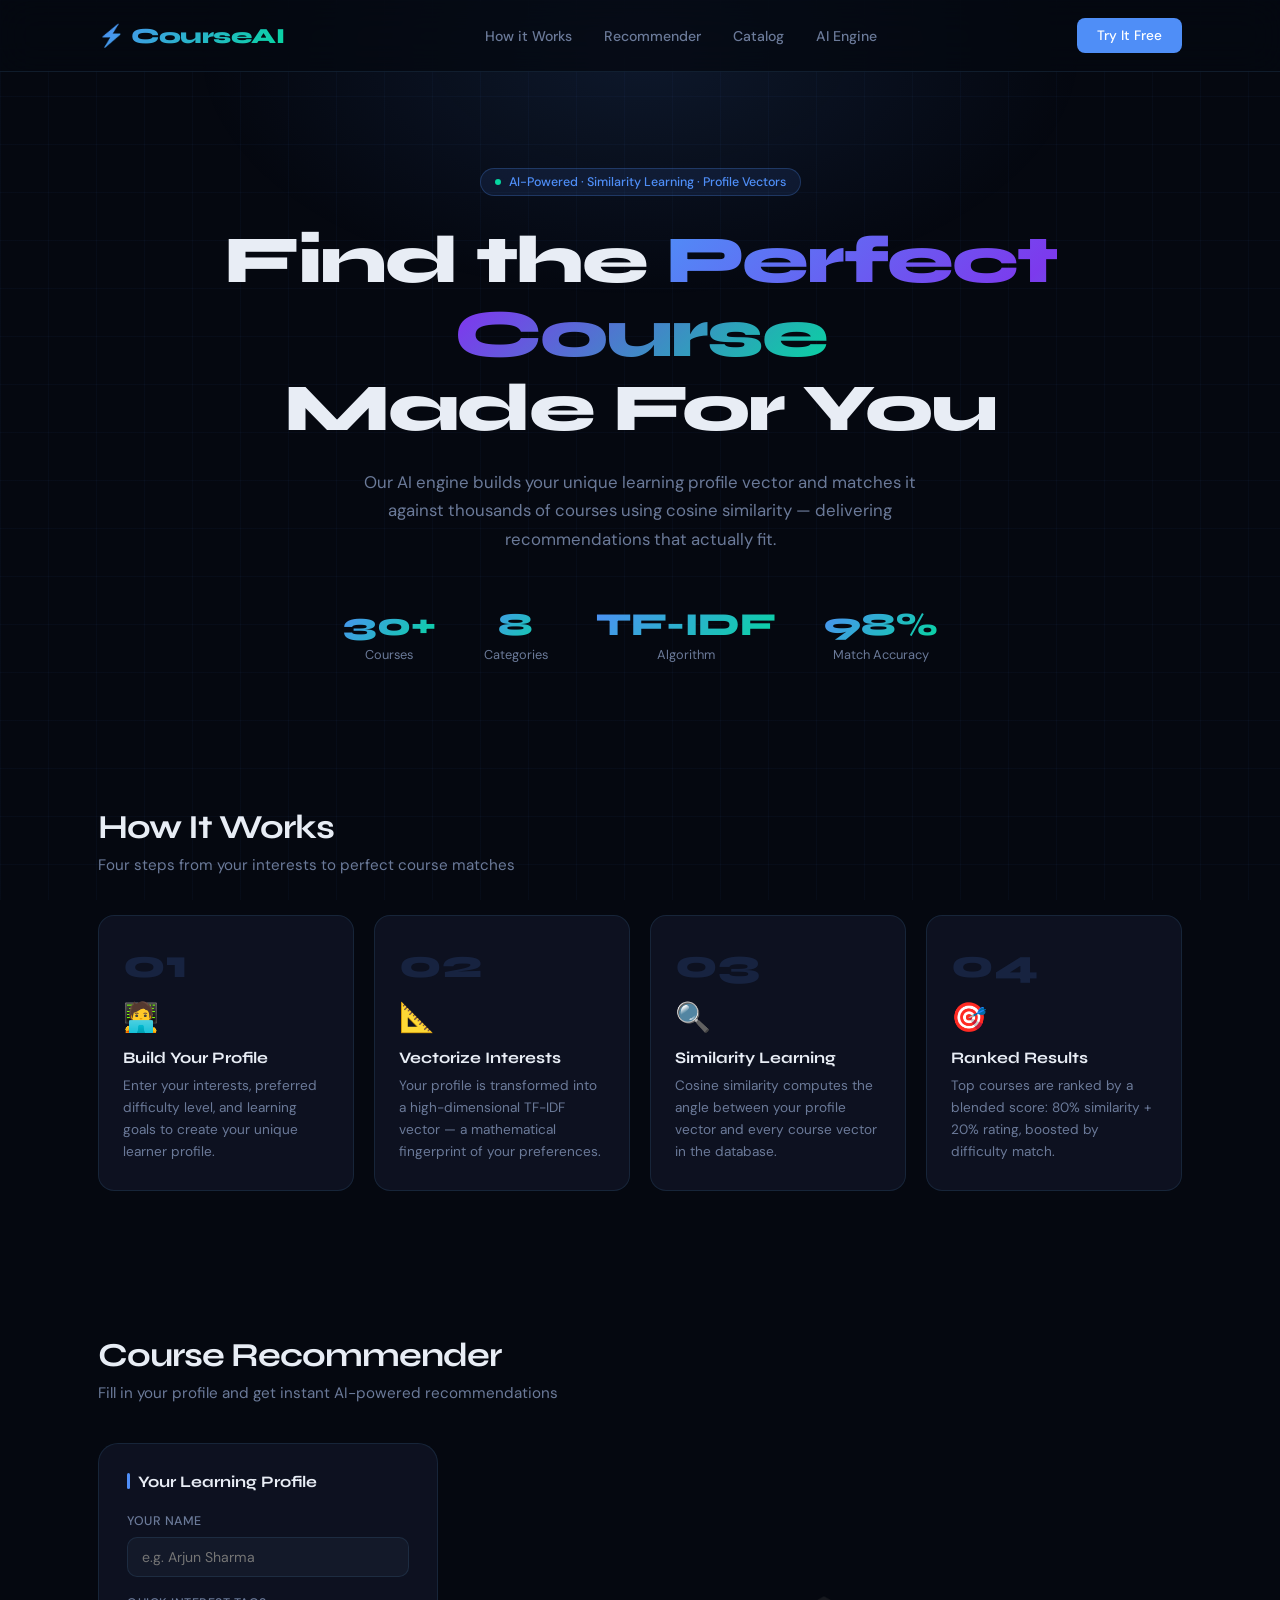
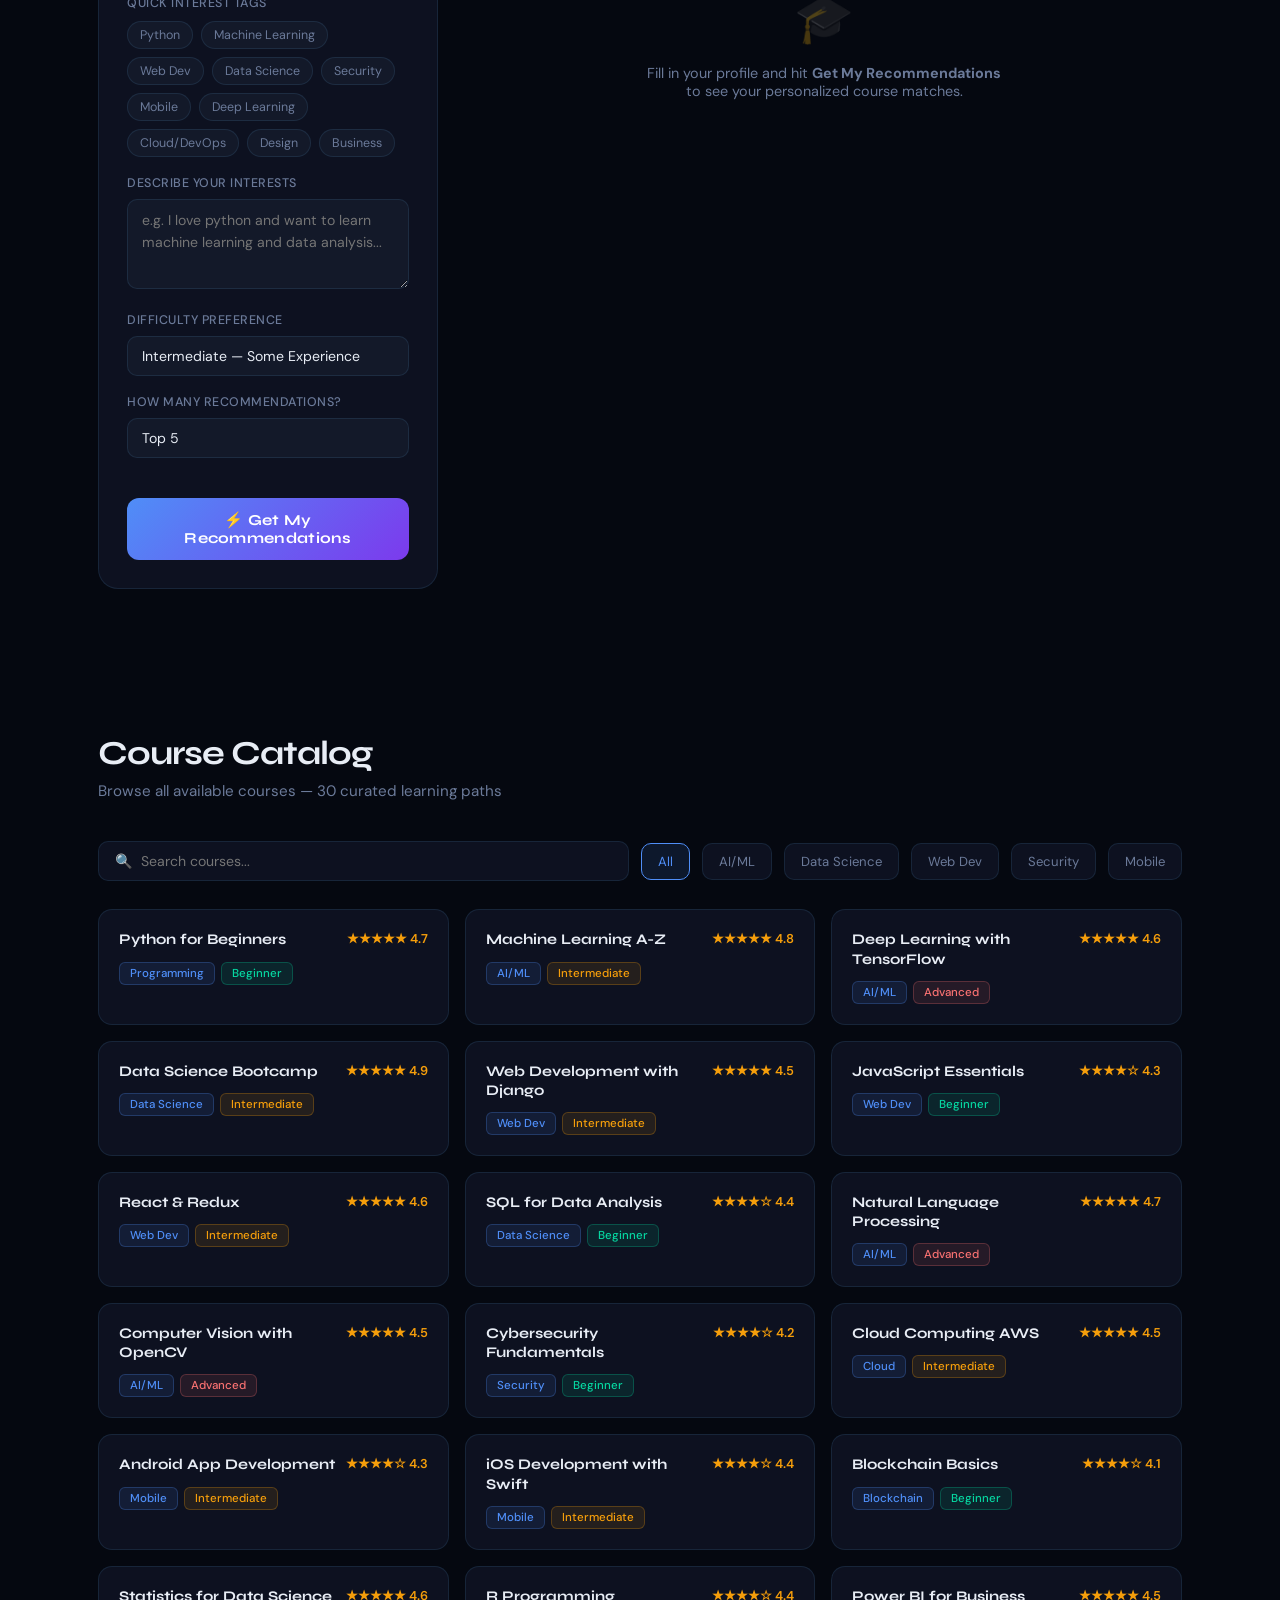
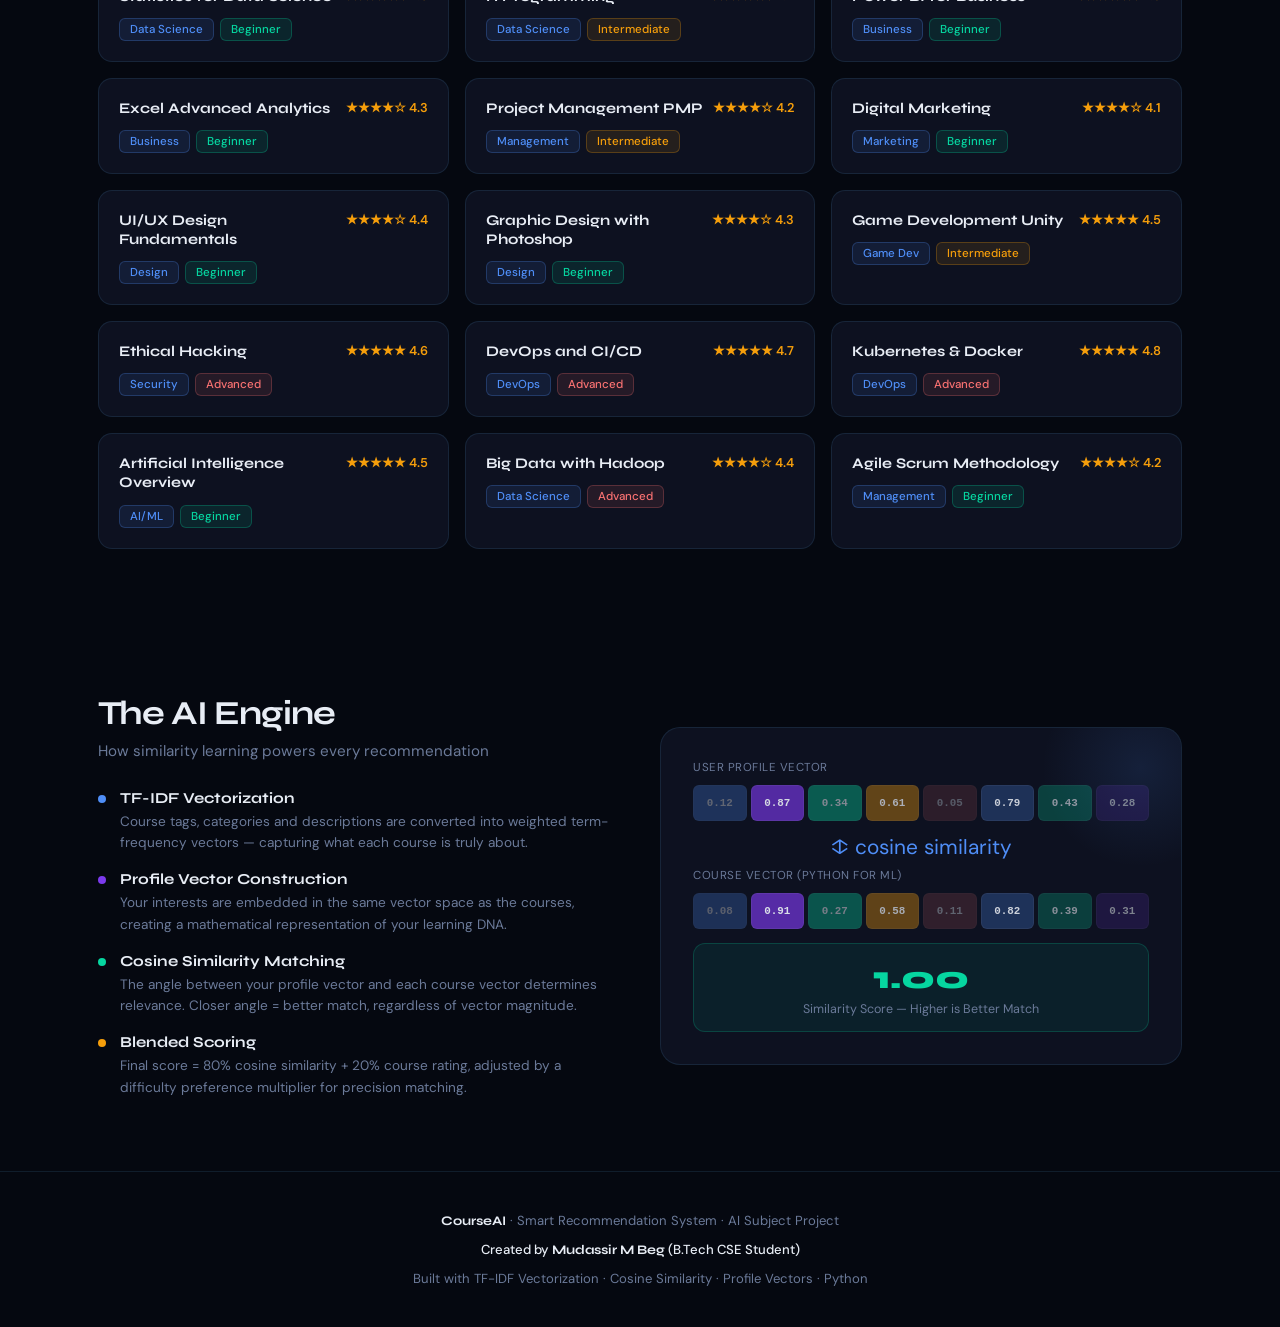
==== smart.html @ 6416a0c9 "Initial commit" ====
<!DOCTYPE html>
<html lang="en">

<head>
    <meta charset="UTF-8">
    <meta name="viewport" content="width=device-width, initial-scale=1.0">
    <title>CourseAI — Smart Course Recommender</title>
    <link
        href="https://fonts.googleapis.com/css2?family=Syne:wght@400;600;700;800&family=DM+Sans:ital,wght@0,300;0,400;0,500;1,300&display=swap"
        rel="stylesheet">
    <link rel="stylesheet" href="style.css">
</head>

<body>

    <div class="bg-grid"></div>
    <div class="bg-glow"></div>

    <!-- NAV -->
    <nav>
        <div class="wrap nav-inner">
            <div class="logo">⚡ CourseAI</div>
            <div class="nav-links">
                <a onclick="scrollToSection('how')">How it Works</a>
                <a onclick="scrollToSection('recommender')">Recommender</a>
                <a onclick="scrollToSection('catalog')">Catalog</a>
                <a onclick="scrollToSection('about')">AI Engine</a>
            </div>
            <button class="nav-cta" onclick="scrollToSection('recommender')">Try It Free</button>
        </div>
    </nav>

    <!-- HERO -->
    <section class="hero">
        <div class="wrap">
            <div class="hero-badge"><span></span> AI-Powered · Similarity Learning · Profile Vectors</div>
            <h1>Find the <span class="grad">Perfect Course</span><br>Made For You</h1>
            <p class="hero-sub">Our AI engine builds your unique learning profile vector and matches it against
                thousands of courses using cosine similarity — delivering recommendations that actually fit.</p>
            <div class="hero-stats">
                <div class="stat-item">
                    <div class="stat-num">30+</div>
                    <div class="stat-label">Courses</div>
                </div>
                <div class="stat-item">
                    <div class="stat-num">8</div>
                    <div class="stat-label">Categories</div>
                </div>
                <div class="stat-item">
                    <div class="stat-num">TF-IDF</div>
                    <div class="stat-label">Algorithm</div>
                </div>
                <div class="stat-item">
                    <div class="stat-num">98%</div>
                    <div class="stat-label">Match Accuracy</div>
                </div>
            </div>
        </div>
    </section>

    <!-- HOW IT WORKS -->
    <section class="how-section" id="how">
        <div class="wrap reveal">
            <div class="section-title">How It Works</div>
            <div class="section-sub">Four steps from your interests to perfect course matches</div>
            <div class="steps-grid">
                <div class="step-card">
                    <div class="step-num">01</div>
                    <div class="step-icon">🧑‍💻</div>
                    <h3>Build Your Profile</h3>
                    <p>Enter your interests, preferred difficulty level, and learning goals to create your unique
                        learner profile.</p>
                </div>
                <div class="step-card">
                    <div class="step-num">02</div>
                    <div class="step-icon">📐</div>
                    <h3>Vectorize Interests</h3>
                    <p>Your profile is transformed into a high-dimensional TF-IDF vector — a mathematical fingerprint of
                        your preferences.</p>
                </div>
                <div class="step-card">
                    <div class="step-num">03</div>
                    <div class="step-icon">🔍</div>
                    <h3>Similarity Learning</h3>
                    <p>Cosine similarity computes the angle between your profile vector and every course vector in the
                        database.</p>
                </div>
                <div class="step-card">
                    <div class="step-num">04</div>
                    <div class="step-icon">🎯</div>
                    <h3>Ranked Results</h3>
                    <p>Top courses are ranked by a blended score: 80% similarity + 20% rating, boosted by difficulty
                        match.</p>
                </div>
            </div>
        </div>
    </section>

    <!-- RECOMMENDER -->
    <section class="app-section" id="recommender">
        <div class="wrap">
            <div class="reveal">
                <div class="section-title">Course Recommender</div>
                <div class="section-sub">Fill in your profile and get instant AI-powered recommendations</div>
            </div>
            <div class="app-grid">
                <!-- Profile Panel -->
                <div class="profile-panel reveal">
                    <div class="panel-title">Your Learning Profile</div>

                    <div class="form-group">
                        <label class="form-label">Your Name</label>
                        <input type="text" class="form-input" id="userName" placeholder="e.g. Arjun Sharma">
                    </div>

                    <div class="form-group">
                        <label class="form-label">Quick Interest Tags</label>
                        <div class="interest-tags" id="interestTags">
                            <span class="int-tag" data-val="python programming">Python</span>
                            <span class="int-tag" data-val="machine learning AI">Machine Learning</span>
                            <span class="int-tag" data-val="web development javascript">Web Dev</span>
                            <span class="int-tag" data-val="data science statistics">Data Science</span>
                            <span class="int-tag" data-val="cybersecurity hacking">Security</span>
                            <span class="int-tag" data-val="mobile android ios">Mobile</span>
                            <span class="int-tag" data-val="deep learning neural networks">Deep Learning</span>
                            <span class="int-tag" data-val="cloud devops deployment">Cloud/DevOps</span>
                            <span class="int-tag" data-val="design ui ux visual">Design</span>
                            <span class="int-tag" data-val="business management excel">Business</span>
                        </div>
                    </div>

                    <div class="form-group">
                        <label class="form-label">Describe Your Interests</label>
                        <textarea class="form-textarea" id="userInterests"
                            placeholder="e.g. I love python and want to learn machine learning and data analysis..."></textarea>
                    </div>

                    <div class="form-group">
                        <label class="form-label">Difficulty Preference</label>
                        <select class="form-select" id="diffPref">
                            <option value="Beginner">Beginner — Starting Fresh</option>
                            <option value="Intermediate" selected>Intermediate — Some Experience</option>
                            <option value="Advanced">Advanced — Professional Level</option>
                        </select>
                    </div>

                    <div class="form-group">
                        <label class="form-label">How Many Recommendations?</label>
                        <select class="form-select" id="topN">
                            <option value="3">Top 3</option>
                            <option value="5" selected>Top 5</option>
                            <option value="8">Top 8</option>
                        </select>
                    </div>

                    <button class="btn-recommend" id="recBtn" onclick="recommend()">
                        <span class="btn-text">⚡ Get My Recommendations</span>
                        <span class="btn-spinner"><span class="spinner"></span> Analyzing...</span>
                    </button>
                </div>

                <!-- Results Panel -->
                <div class="results-panel" id="resultsPanel">
                    <div class="empty-state" id="emptyState">
                        <div class="empty-icon">🎓</div>
                        <p>Fill in your profile and hit <strong>Get My Recommendations</strong><br>to see your
                            personalized course matches.</p>
                    </div>
                    <div id="resultsContent" style="display:none">
                        <div class="results-header">
                            <div class="panel-title" id="resultsTitle">Your Top Courses</div>
                            <div class="results-count" id="resultsCount"></div>
                        </div>
                        <div id="courseCards"></div>
                    </div>
                </div>
            </div>
        </div>
    </section>

    <!-- CATALOG -->
    <section class="catalog-section" id="catalog">
        <div class="wrap reveal">
            <div class="section-title">Course Catalog</div>
            <div class="section-sub">Browse all available courses — 30 curated learning paths</div>
            <div class="catalog-controls">
                <input class="search-box" type="text" id="searchBox" placeholder="🔍  Search courses..."
                    oninput="filterCatalog()">
                <button class="filter-btn active" data-cat="All" onclick="setCatFilter(this)">All</button>
                <button class="filter-btn" data-cat="AI/ML" onclick="setCatFilter(this)">AI/ML</button>
                <button class="filter-btn" data-cat="Data Science" onclick="setCatFilter(this)">Data Science</button>
                <button class="filter-btn" data-cat="Web Dev" onclick="setCatFilter(this)">Web Dev</button>
                <button class="filter-btn" data-cat="Security" onclick="setCatFilter(this)">Security</button>
                <button class="filter-btn" data-cat="Mobile" onclick="setCatFilter(this)">Mobile</button>
            </div>
            <div class="catalog-grid" id="catalogGrid"></div>
        </div>
    </section>

    <!-- AI ENGINE -->
    <section class="ai-section" id="about">
        <div class="wrap">
            <div class="ai-grid">
                <div class="reveal">
                    <div class="section-title">The AI Engine</div>
                    <div class="section-sub" style="margin-bottom:28px">How similarity learning powers every
                        recommendation</div>
                    <ul class="ai-points">
                        <li class="ai-point">
                            <div class="ai-dot"></div>
                            <div>
                                <strong>TF-IDF Vectorization</strong>
                                <p>Course tags, categories and descriptions are converted into weighted term-frequency
                                    vectors — capturing what each course is truly about.</p>
                            </div>
                        </li>
                        <li class="ai-point">
                            <div class="ai-dot" style="background:var(--accent2)"></div>
                            <div>
                                <strong>Profile Vector Construction</strong>
                                <p>Your interests are embedded in the same vector space as the courses, creating a
                                    mathematical representation of your learning DNA.</p>
                            </div>
                        </li>
                        <li class="ai-point">
                            <div class="ai-dot" style="background:var(--accent3)"></div>
                            <div>
                                <strong>Cosine Similarity Matching</strong>
                                <p>The angle between your profile vector and each course vector determines relevance.
                                    Closer angle = better match, regardless of vector magnitude.</p>
                            </div>
                        </li>
                        <li class="ai-point">
                            <div class="ai-dot" style="background:var(--gold)"></div>
                            <div>
                                <strong>Blended Scoring</strong>
                                <p>Final score = 80% cosine similarity + 20% course rating, adjusted by a difficulty
                                    preference multiplier for precision matching.</p>
                            </div>
                        </li>
                    </ul>
                </div>
                <div class="reveal">
                    <div class="ai-visual">
                        <div class="vector-demo">
                            <div class="vec-label">User Profile Vector</div>
                            <div class="vec-row" id="userVec"></div>
                            <div class="vec-arrow">↕ cosine similarity</div>
                            <div class="vec-label">Course Vector (Python for ML)</div>
                            <div class="vec-row" id="courseVec"></div>
                            <div class="sim-score-display">
                                <div class="sim-val" id="simVal">0.87</div>
                                <div class="sim-desc">Similarity Score — Higher is Better Match</div>
                            </div>
                        </div>
                    </div>
                </div>
            </div>
        </div>
    </section>

    <!-- FOOTER -->
    <footer>
        <div class="wrap">
            <strong>CourseAI</strong> · Smart Recommendation System · AI Subject Project<br>
            <span style="display:block;margin: 12px 0; color:var(--text); font-weight:500">
                Created by <strong>Mudassir M Beg</strong> (B.Tech CSE Student)
            </span>
            <span style="margin-top:8px;display:block">Built with TF-IDF Vectorization · Cosine Similarity · Profile
                Vectors · Python</span>
        </div>
    </footer>

    <script src="script.js"></script>
</body>

</html>
---- style.css ----
:root {
    --bg: #050810;
    --surface: #0d1120;
    --surface2: #131929;
    --border: rgba(99, 179, 237, 0.12);
    --accent: #4f8ef7;
    --accent2: #7c3aed;
    --accent3: #06d6a0;
    --gold: #f59e0b;
    --text: #e8edf5;
    --muted: #6b7a99;
    --danger: #f87171;
}

* {
    margin: 0;
    padding: 0;
    box-sizing: border-box;
}

body {
    font-family: 'DM Sans', sans-serif;
    background: var(--bg);
    color: var(--text);
    min-height: 100vh;
    overflow-x: hidden;
}

/* ── BACKGROUND ── */
.bg-grid {
    position: fixed;
    inset: 0;
    z-index: 0;
    background-image:
        linear-gradient(rgba(79, 142, 247, 0.04) 1px, transparent 1px),
        linear-gradient(90deg, rgba(79, 142, 247, 0.04) 1px, transparent 1px);
    background-size: 48px 48px;
    pointer-events: none;
}

.bg-glow {
    position: fixed;
    top: -200px;
    left: 50%;
    transform: translateX(-50%);
    width: 900px;
    height: 500px;
    background: radial-gradient(ellipse, rgba(79, 142, 247, 0.12) 0%, transparent 70%);
    pointer-events: none;
    z-index: 0;
}

/* ── LAYOUT ── */
.wrap {
    position: relative;
    z-index: 1;
    max-width: 1140px;
    margin: 0 auto;
    padding: 0 28px;
}

/* ── NAV ── */
nav {
    position: sticky;
    top: 0;
    z-index: 100;
    backdrop-filter: blur(18px);
    background: rgba(5, 8, 16, 0.75);
    border-bottom: 1px solid var(--border);
    padding: 18px 0;
}

.nav-inner {
    display: flex;
    align-items: center;
    justify-content: space-between;
}

.logo {
    font-family: 'Syne', sans-serif;
    font-weight: 800;
    font-size: 1.35rem;
    background: linear-gradient(135deg, var(--accent), var(--accent3));
    -webkit-background-clip: text;
    -webkit-text-fill-color: transparent;
    letter-spacing: -0.5px;
}

.nav-links {
    display: flex;
    gap: 32px;
}

.nav-links a {
    color: var(--muted);
    text-decoration: none;
    font-size: 0.88rem;
    font-weight: 500;
    transition: color 0.2s;
    cursor: pointer;
}

.nav-links a:hover {
    color: var(--text);
}

.nav-cta {
    background: var(--accent);
    color: #fff;
    border: none;
    padding: 9px 20px;
    border-radius: 8px;
    font-size: 0.85rem;
    font-family: 'DM Sans', sans-serif;
    font-weight: 500;
    cursor: pointer;
    transition: opacity 0.2s;
}

.nav-cta:hover {
    opacity: 0.85;
}

/* ── HERO ── */
.hero {
    padding: 96px 0 72px;
    text-align: center;
}

.hero-badge {
    display: inline-flex;
    align-items: center;
    gap: 8px;
    background: rgba(79, 142, 247, 0.1);
    border: 1px solid rgba(79, 142, 247, 0.25);
    color: var(--accent);
    font-size: 0.78rem;
    font-weight: 500;
    padding: 5px 14px;
    border-radius: 999px;
    margin-bottom: 28px;
    animation: fadeUp 0.6s ease both;
}

.hero-badge span {
    width: 6px;
    height: 6px;
    background: var(--accent3);
    border-radius: 50%;
    display: inline-block;
    animation: pulse 2s infinite;
}

@keyframes pulse {

    0%,
    100% {
        opacity: 1;
    }

    50% {
        opacity: 0.3;
    }
}

.hero h1 {
    font-family: 'Syne', sans-serif;
    font-weight: 800;
    font-size: clamp(2.6rem, 6vw, 4.2rem);
    line-height: 1.1;
    letter-spacing: -2px;
    animation: fadeUp 0.7s ease 0.1s both;
}

.hero h1 .grad {
    background: linear-gradient(135deg, var(--accent) 0%, var(--accent2) 50%, var(--accent3) 100%);
    -webkit-background-clip: text;
    -webkit-text-fill-color: transparent;
}

.hero-sub {
    margin: 22px auto 0;
    max-width: 560px;
    font-size: 1.05rem;
    color: var(--muted);
    line-height: 1.7;
    animation: fadeUp 0.7s ease 0.2s both;
}

.hero-stats {
    display: flex;
    justify-content: center;
    gap: 48px;
    margin-top: 52px;
    animation: fadeUp 0.7s ease 0.3s both;
}

.stat-item {
    text-align: center;
}

.stat-num {
    font-family: 'Syne', sans-serif;
    font-weight: 800;
    font-size: 2rem;
    background: linear-gradient(135deg, var(--accent), var(--accent3));
    -webkit-background-clip: text;
    -webkit-text-fill-color: transparent;
}

.stat-label {
    color: var(--muted);
    font-size: 0.8rem;
    margin-top: 2px;
}

/* ── SECTION TITLES ── */
.section-title {
    font-family: 'Syne', sans-serif;
    font-weight: 700;
    font-size: clamp(1.6rem, 3vw, 2.1rem);
    letter-spacing: -1px;
    margin-bottom: 8px;
}

.section-sub {
    color: var(--muted);
    font-size: 0.95rem;
    margin-bottom: 40px;
}

/* ── HOW IT WORKS ── */
.how-section {
    padding: 72px 0;
}

.steps-grid {
    display: grid;
    grid-template-columns: repeat(auto-fit, minmax(220px, 1fr));
    gap: 20px;
}

.step-card {
    background: var(--surface);
    border: 1px solid var(--border);
    border-radius: 16px;
    padding: 28px 24px;
    transition: border-color 0.3s, transform 0.3s;
    position: relative;
    overflow: hidden;
}

.step-card::before {
    content: '';
    position: absolute;
    inset: 0;
    background: linear-gradient(135deg, rgba(79, 142, 247, 0.04), transparent);
    opacity: 0;
    transition: opacity 0.3s;
}

.step-card:hover {
    border-color: rgba(79, 142, 247, 0.4);
    transform: translateY(-4px);
}

.step-card:hover::before {
    opacity: 1;
}

.step-num {
    font-family: 'Syne', sans-serif;
    font-weight: 800;
    font-size: 2.5rem;
    color: rgba(79, 142, 247, 0.15);
    line-height: 1;
    margin-bottom: 14px;
}

.step-icon {
    font-size: 1.8rem;
    margin-bottom: 12px;
}

.step-card h3 {
    font-family: 'Syne', sans-serif;
    font-weight: 700;
    font-size: 1rem;
    margin-bottom: 8px;
}

.step-card p {
    color: var(--muted);
    font-size: 0.85rem;
    line-height: 1.6;
}

/* ── RECOMMENDER APP ── */
.app-section {
    padding: 72px 0;
}

.app-grid {
    display: grid;
    grid-template-columns: 340px 1fr;
    gap: 28px;
}

@media(max-width:820px) {
    .app-grid {
        grid-template-columns: 1fr;
    }
}

/* Profile Panel */
.profile-panel {
    background: var(--surface);
    border: 1px solid var(--border);
    border-radius: 20px;
    padding: 28px;
    height: fit-content;
    position: sticky;
    top: 90px;
}

.panel-title {
    font-family: 'Syne', sans-serif;
    font-weight: 700;
    font-size: 1rem;
    margin-bottom: 22px;
    display: flex;
    align-items: center;
    gap: 8px;
}

.panel-title::before {
    content: '';
    width: 3px;
    height: 16px;
    background: var(--accent);
    border-radius: 2px;
    display: inline-block;
}

.form-group {
    margin-bottom: 18px;
}

.form-label {
    font-size: 0.78rem;
    font-weight: 500;
    color: var(--muted);
    letter-spacing: 0.5px;
    text-transform: uppercase;
    margin-bottom: 8px;
    display: block;
}

.form-input,
.form-select,
.form-textarea {
    width: 100%;
    background: var(--surface2);
    border: 1px solid var(--border);
    color: var(--text);
    border-radius: 10px;
    padding: 10px 14px;
    font-family: 'DM Sans', sans-serif;
    font-size: 0.88rem;
    transition: border-color 0.2s;
    outline: none;
}

.form-input:focus,
.form-select:focus,
.form-textarea:focus {
    border-color: var(--accent);
}

.form-select {
    appearance: none;
    cursor: pointer;
}

.form-textarea {
    resize: vertical;
    min-height: 90px;
    line-height: 1.5;
}

.interest-tags {
    display: flex;
    flex-wrap: wrap;
    gap: 8px;
    margin-top: 10px;
}

.int-tag {
    padding: 5px 12px;
    border-radius: 999px;
    font-size: 0.78rem;
    cursor: pointer;
    border: 1px solid var(--border);
    background: var(--surface2);
    color: var(--muted);
    transition: all 0.2s;
    user-select: none;
}

.int-tag.active {
    background: rgba(79, 142, 247, 0.15);
    border-color: var(--accent);
    color: var(--accent);
}

.btn-recommend {
    width: 100%;
    margin-top: 22px;
    background: linear-gradient(135deg, var(--accent), var(--accent2));
    color: #fff;
    border: none;
    border-radius: 12px;
    padding: 13px;
    font-family: 'Syne', sans-serif;
    font-weight: 700;
    font-size: 0.95rem;
    cursor: pointer;
    letter-spacing: 0.3px;
    transition: opacity 0.2s, transform 0.2s;
    position: relative;
    overflow: hidden;
}

.btn-recommend:hover {
    opacity: 0.9;
    transform: translateY(-1px);
}

.btn-recommend:active {
    transform: translateY(0);
}

.btn-recommend.loading {
    pointer-events: none;
}

.btn-spinner {
    display: none;
}

.btn-recommend.loading .btn-spinner {
    display: inline-block;
}

.btn-recommend.loading .btn-text {
    display: none;
}

/* Results Panel */
.results-panel {
    min-height: 400px;
}

.results-header {
    display: flex;
    align-items: center;
    justify-content: space-between;
    margin-bottom: 20px;
}

.results-count {
    background: rgba(6, 214, 160, 0.1);
    border: 1px solid rgba(6, 214, 160, 0.2);
    color: var(--accent3);
    font-size: 0.78rem;
    font-weight: 500;
    padding: 4px 12px;
    border-radius: 999px;
}

.empty-state {
    display: flex;
    flex-direction: column;
    align-items: center;
    justify-content: center;
    min-height: 400px;
    text-align: center;
    gap: 14px;
}

.empty-icon {
    font-size: 3rem;
    opacity: 0.3;
}

.empty-state p {
    color: var(--muted);
    font-size: 0.9rem;
}

.course-card {
    background: var(--surface);
    border: 1px solid var(--border);
    border-radius: 16px;
    padding: 22px 24px;
    margin-bottom: 14px;
    display: grid;
    grid-template-columns: auto 1fr auto;
    gap: 16px;
    align-items: start;
    animation: fadeUp 0.4s ease both;
    transition: border-color 0.3s, transform 0.3s;
    cursor: pointer;
}

.course-card:hover {
    border-color: rgba(79, 142, 247, 0.35);
    transform: translateX(4px);
}

.course-rank {
    font-family: 'Syne', sans-serif;
    font-weight: 800;
    font-size: 1.5rem;
    color: rgba(79, 142, 247, 0.2);
    line-height: 1;
    min-width: 28px;
}

.course-card.rank-1 .course-rank {
    color: var(--gold);
}

.course-card.rank-2 .course-rank {
    color: #9ca3af;
}

.course-card.rank-3 .course-rank {
    color: #b45309;
}

.course-info h3 {
    font-family: 'Syne', sans-serif;
    font-weight: 700;
    font-size: 1rem;
    margin-bottom: 8px;
}

.course-meta {
    display: flex;
    flex-wrap: wrap;
    gap: 8px;
}

.tag {
    font-size: 0.72rem;
    font-weight: 500;
    padding: 3px 10px;
    border-radius: 6px;
    border: 1px solid;
}

.tag-category {
    background: rgba(79, 142, 247, 0.1);
    border-color: rgba(79, 142, 247, 0.25);
    color: var(--accent);
}

.tag-beginner {
    background: rgba(6, 214, 160, 0.1);
    border-color: rgba(6, 214, 160, 0.25);
    color: var(--accent3);
}

.tag-intermediate {
    background: rgba(245, 158, 11, 0.1);
    border-color: rgba(245, 158, 11, 0.25);
    color: var(--gold);
}

.tag-advanced {
    background: rgba(248, 113, 113, 0.1);
    border-color: rgba(248, 113, 113, 0.25);
    color: var(--danger);
}

.course-score-wrap {
    text-align: right;
}

.match-score {
    font-family: 'Syne', sans-serif;
    font-weight: 800;
    font-size: 1.3rem;
    color: var(--accent3);
}

.match-label {
    font-size: 0.68rem;
    color: var(--muted);
}

.star-row {
    color: var(--gold);
    font-size: 0.78rem;
    margin-top: 4px;
}

.score-bar-wrap {
    margin-top: 10px;
}

.score-bar {
    height: 3px;
    background: rgba(79, 142, 247, 0.12);
    border-radius: 999px;
    overflow: hidden;
}

.score-fill {
    height: 100%;
    border-radius: 999px;
    background: linear-gradient(90deg, var(--accent), var(--accent3));
    transition: width 0.8s cubic-bezier(0.16, 1, 0.3, 1);
}

/* ── COURSES CATALOG ── */
.catalog-section {
    padding: 72px 0;
}

.catalog-controls {
    display: flex;
    gap: 12px;
    flex-wrap: wrap;
    margin-bottom: 28px;
    align-items: center;
}

.search-box {
    flex: 1;
    min-width: 220px;
    background: var(--surface);
    border: 1px solid var(--border);
    border-radius: 10px;
    padding: 10px 16px;
    color: var(--text);
    font-family: 'DM Sans', sans-serif;
    font-size: 0.88rem;
    outline: none;
    transition: border-color 0.2s;
}

.search-box:focus {
    border-color: var(--accent);
}

.filter-btn {
    padding: 9px 16px;
    border-radius: 10px;
    background: var(--surface);
    border: 1px solid var(--border);
    color: var(--muted);
    font-family: 'DM Sans', sans-serif;
    font-size: 0.82rem;
    cursor: pointer;
    transition: all 0.2s;
    white-space: nowrap;
}

.filter-btn.active {
    background: rgba(79, 142, 247, 0.12);
    border-color: var(--accent);
    color: var(--accent);
}

.catalog-grid {
    display: grid;
    grid-template-columns: repeat(auto-fill, minmax(280px, 1fr));
    gap: 16px;
}

.cat-card {
    background: var(--surface);
    border: 1px solid var(--border);
    border-radius: 14px;
    padding: 20px;
    transition: border-color 0.3s, transform 0.3s;
}

.cat-card:hover {
    border-color: rgba(79, 142, 247, 0.35);
    transform: translateY(-3px);
}

.cat-card-top {
    display: flex;
    justify-content: space-between;
    align-items: flex-start;
    margin-bottom: 12px;
}

.cat-card h4 {
    font-family: 'Syne', sans-serif;
    font-weight: 700;
    font-size: 0.92rem;
    line-height: 1.3;
    flex: 1;
    padding-right: 10px;
}

.cat-rating {
    display: flex;
    align-items: center;
    gap: 4px;
    color: var(--gold);
    font-size: 0.8rem;
    font-weight: 600;
    white-space: nowrap;
}

.cat-card-meta {
    display: flex;
    gap: 6px;
    flex-wrap: wrap;
}

/* ── ABOUT AI ── */
.ai-section {
    padding: 72px 0;
}

.ai-grid {
    display: grid;
    grid-template-columns: 1fr 1fr;
    gap: 40px;
    align-items: center;
}

@media(max-width:720px) {
    .ai-grid {
        grid-template-columns: 1fr;
    }
}

.ai-visual {
    background: var(--surface);
    border: 1px solid var(--border);
    border-radius: 20px;
    padding: 32px;
    position: relative;
    overflow: hidden;
}

.ai-visual::before {
    content: '';
    position: absolute;
    top: -60px;
    right: -60px;
    width: 200px;
    height: 200px;
    background: radial-gradient(circle, rgba(79, 142, 247, 0.12), transparent 70%);
}

.vector-demo {
    position: relative;
}

.vec-label {
    font-size: 0.72rem;
    color: var(--muted);
    margin-bottom: 10px;
    letter-spacing: 0.5px;
    text-transform: uppercase;
}

.vec-row {
    display: flex;
    gap: 4px;
    margin-bottom: 12px;
}

.vec-cell {
    flex: 1;
    height: 36px;
    border-radius: 6px;
    display: flex;
    align-items: center;
    justify-content: center;
    font-size: 0.68rem;
    font-family: monospace;
    font-weight: 700;
    border: 1px solid rgba(255, 255, 255, 0.06);
    transition: background 0.5s;
}

.vec-arrow {
    text-align: center;
    color: var(--accent);
    font-size: 1.3rem;
    margin: 8px 0;
}

.sim-score-display {
    background: rgba(6, 214, 160, 0.08);
    border: 1px solid rgba(6, 214, 160, 0.2);
    border-radius: 12px;
    padding: 14px;
    text-align: center;
    margin-top: 14px;
}

.sim-val {
    font-family: 'Syne', sans-serif;
    font-weight: 800;
    font-size: 2rem;
    color: var(--accent3);
}

.sim-desc {
    font-size: 0.78rem;
    color: var(--muted);
    margin-top: 4px;
}

.ai-points {
    list-style: none;
    display: flex;
    flex-direction: column;
    gap: 16px;
}

.ai-point {
    display: flex;
    gap: 14px;
    align-items: flex-start;
}

.ai-dot {
    width: 8px;
    height: 8px;
    border-radius: 50%;
    background: var(--accent);
    margin-top: 6px;
    flex-shrink: 0;
}

.ai-point strong {
    font-family: 'Syne', sans-serif;
    display: block;
    margin-bottom: 4px;
    font-size: 0.95rem;
}

.ai-point p {
    color: var(--muted);
    font-size: 0.85rem;
    line-height: 1.6;
}

/* ── FOOTER ── */
footer {
    border-top: 1px solid var(--border);
    padding: 40px 0;
    text-align: center;
    color: var(--muted);
    font-size: 0.82rem;
}

footer strong {
    color: var(--text);
    font-family: 'Syne', sans-serif;
}

/* ── ANIMATIONS ── */
@keyframes fadeUp {
    from {
        opacity: 0;
        transform: translateY(20px);
    }

    to {
        opacity: 1;
        transform: translateY(0);
    }
}

.animate-in {
    animation: fadeUp 0.5s ease both;
}

.spinner {
    width: 16px;
    height: 16px;
    border: 2px solid rgba(255, 255, 255, 0.3);
    border-top-color: #fff;
    border-radius: 50%;
    animation: spin 0.7s linear infinite;
    display: inline-block;
    vertical-align: middle;
}

@keyframes spin {
    to {
        transform: rotate(360deg);
    }
}

/* ── RESPONSIVE ── */
@media(max-width:600px) {
    .hero-stats {
        gap: 28px;
    }

    .stat-num {
        font-size: 1.5rem;
    }

    .nav-links {
        display: none;
    }
}

/* ── SCROLL-BASED REVEAL ── */
.reveal {
    opacity: 0;
    transform: translateY(24px);
    transition: opacity 0.6s ease, transform 0.6s ease;
}

.reveal.visible {
    opacity: 1;
    transform: none;
}
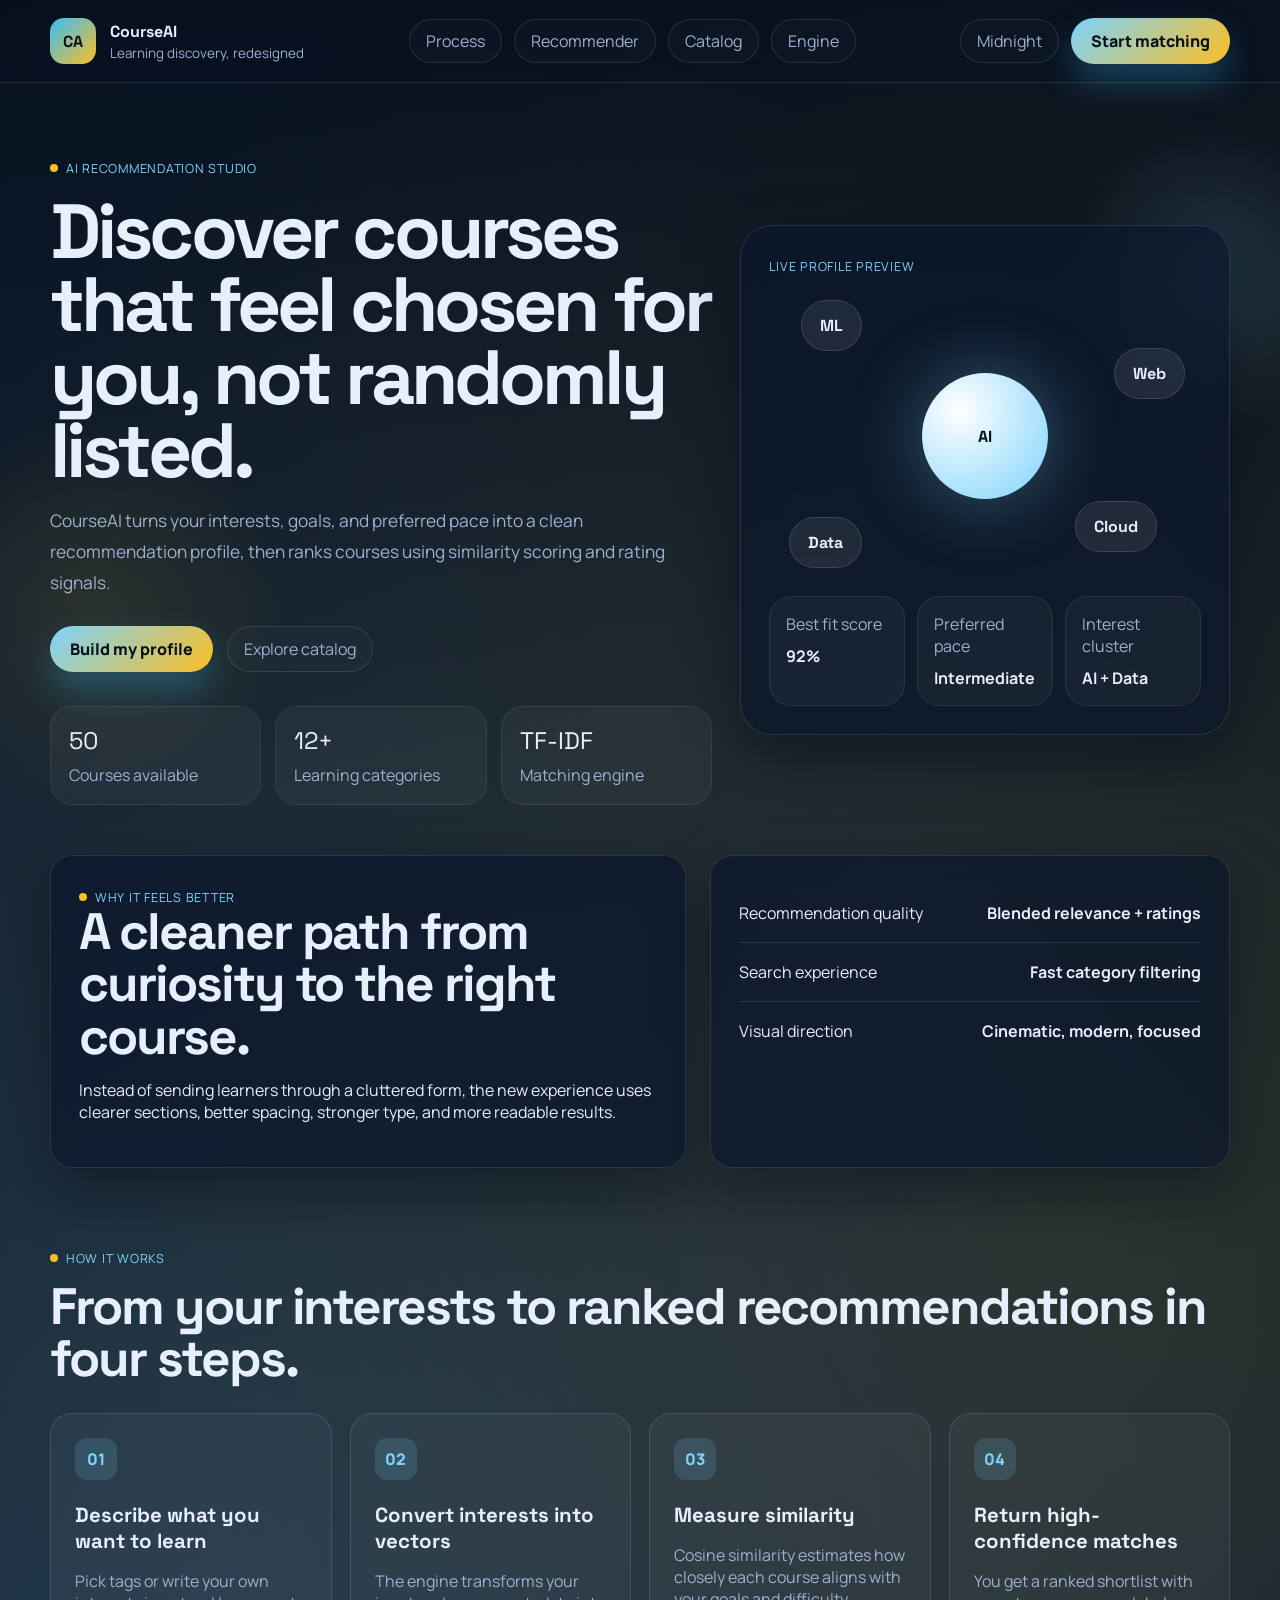
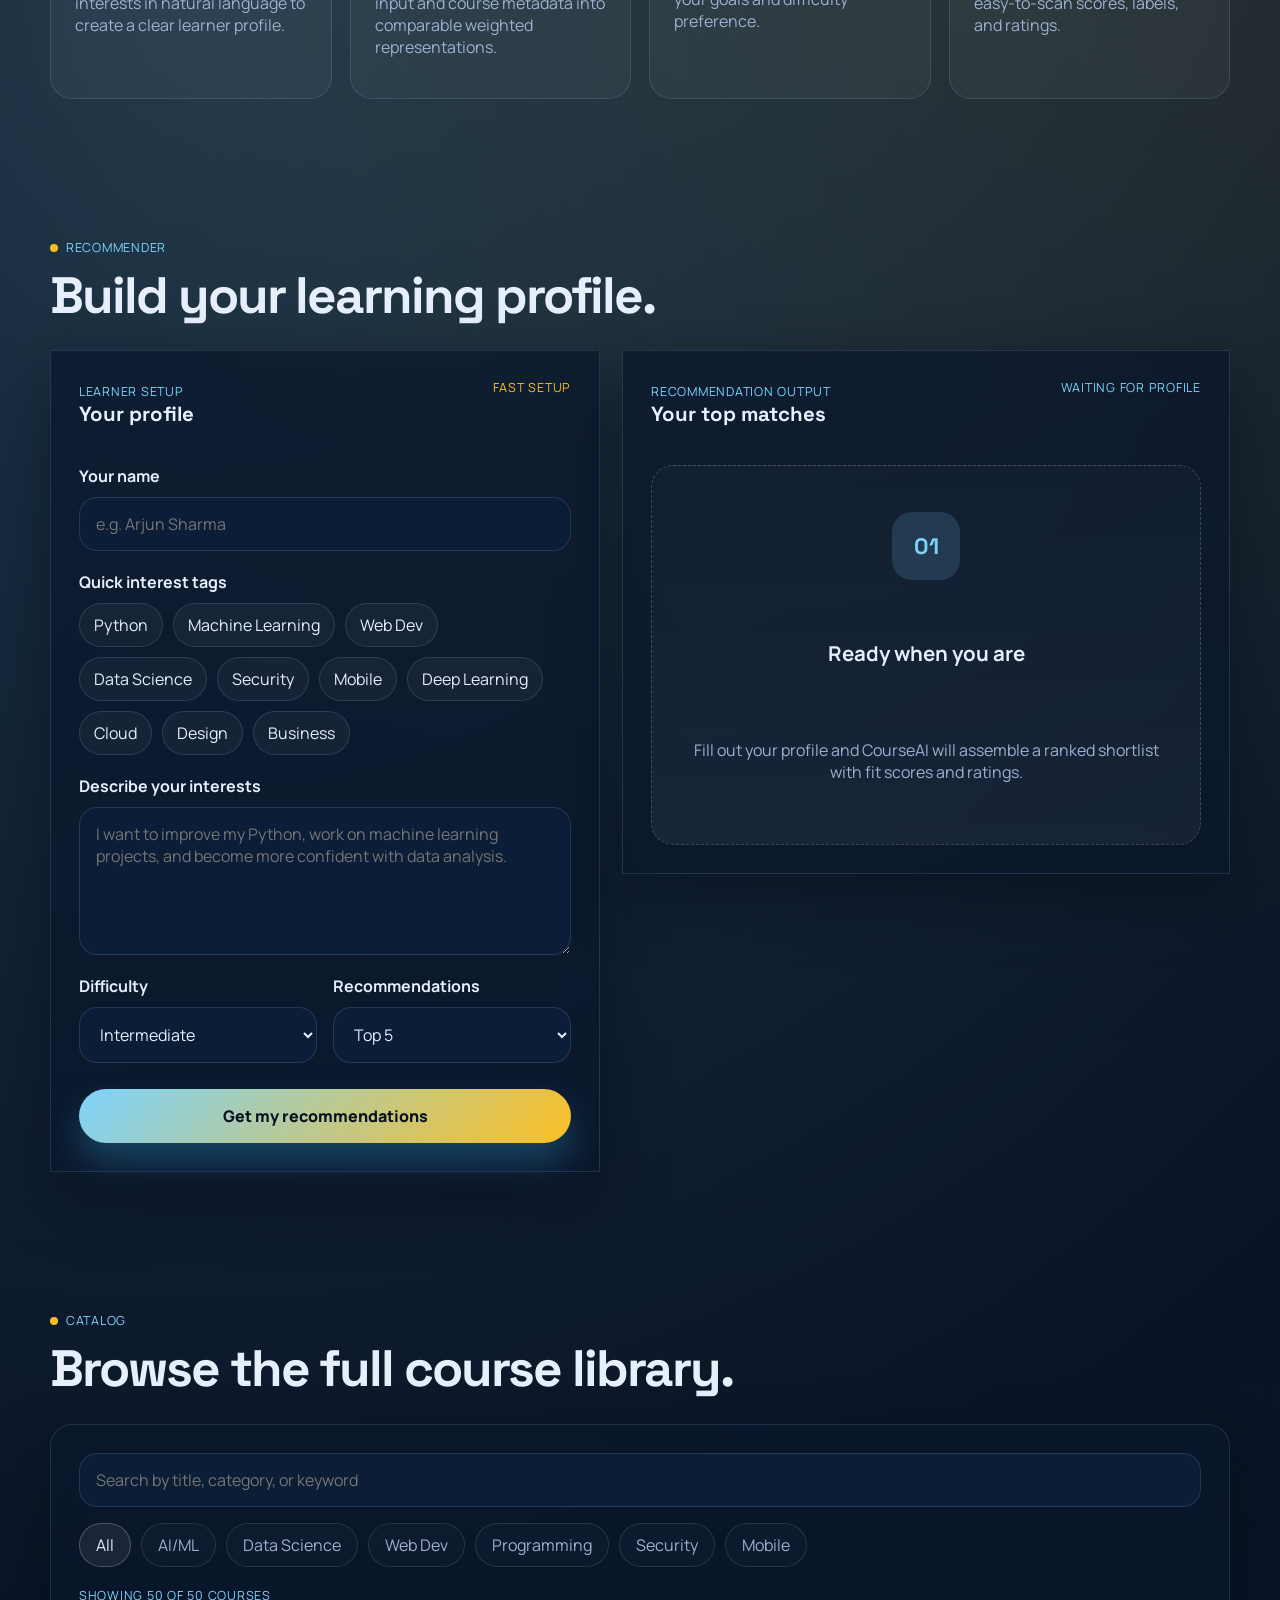
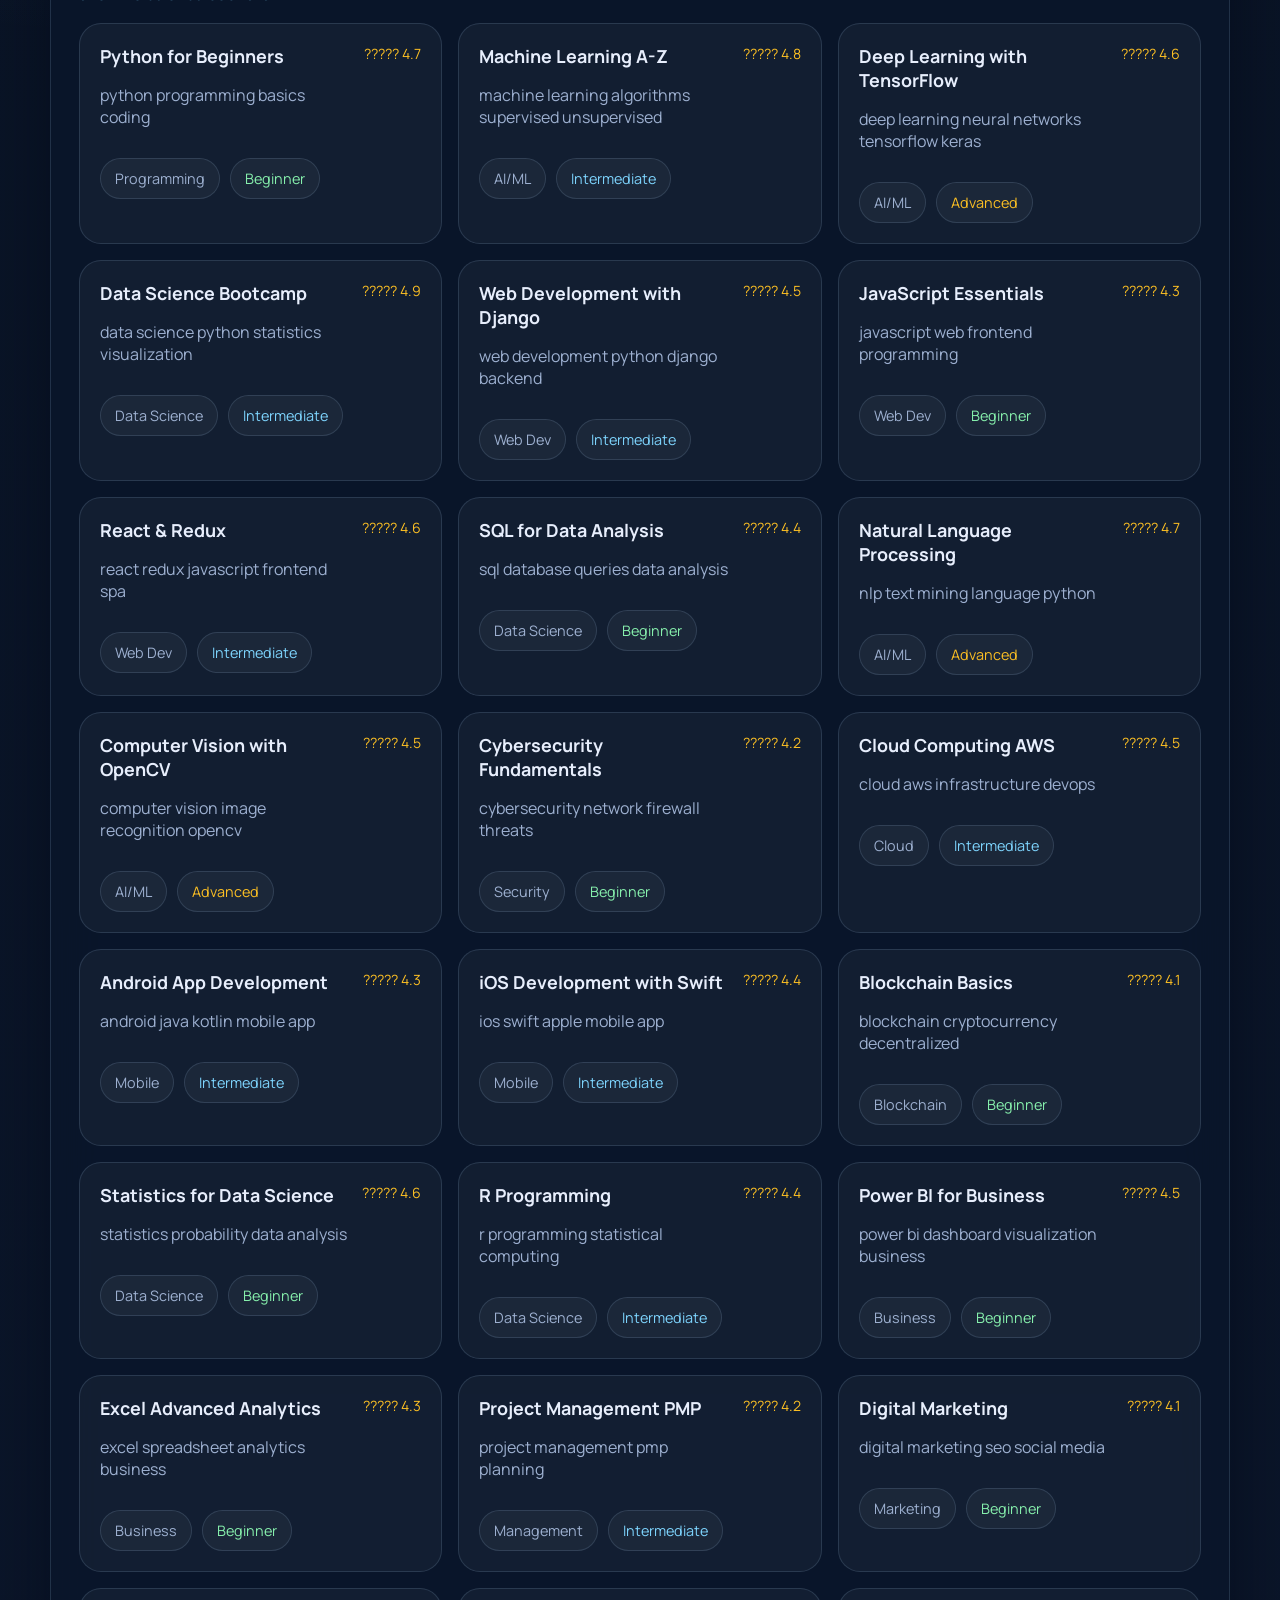
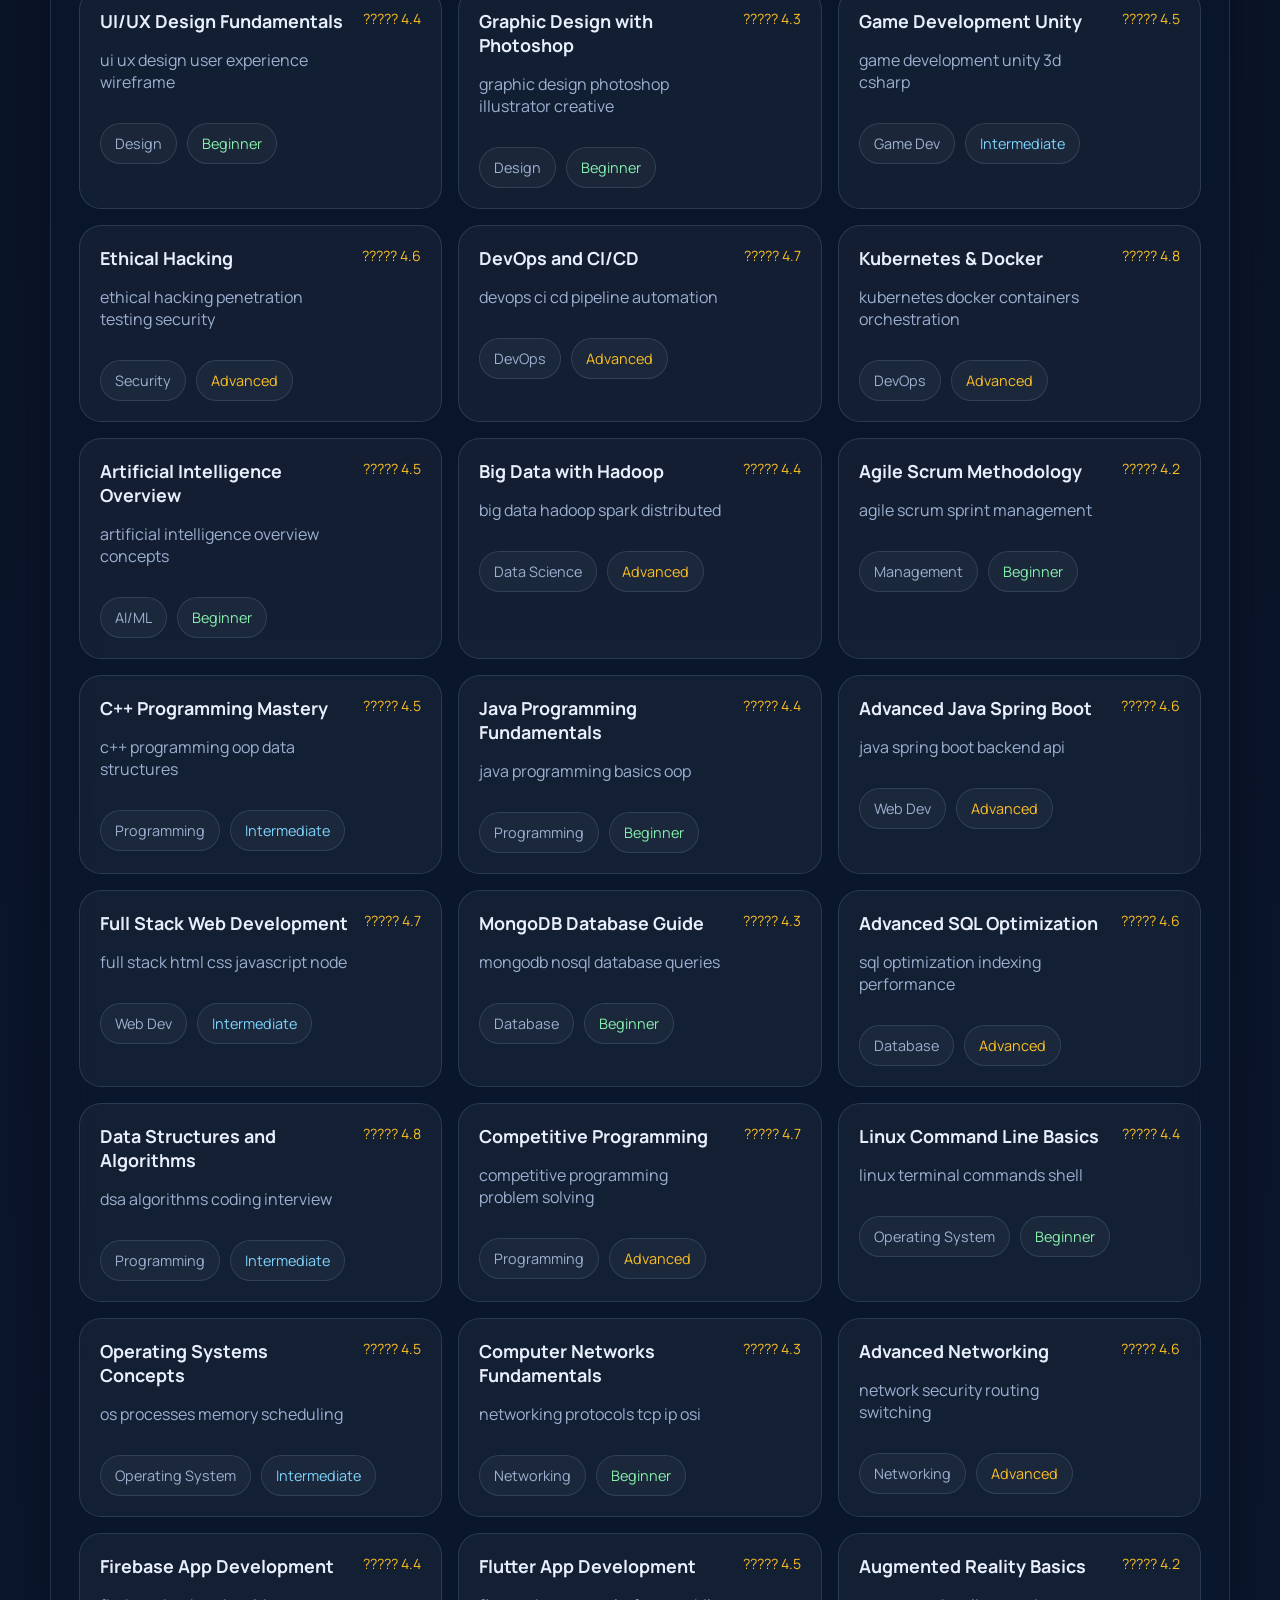
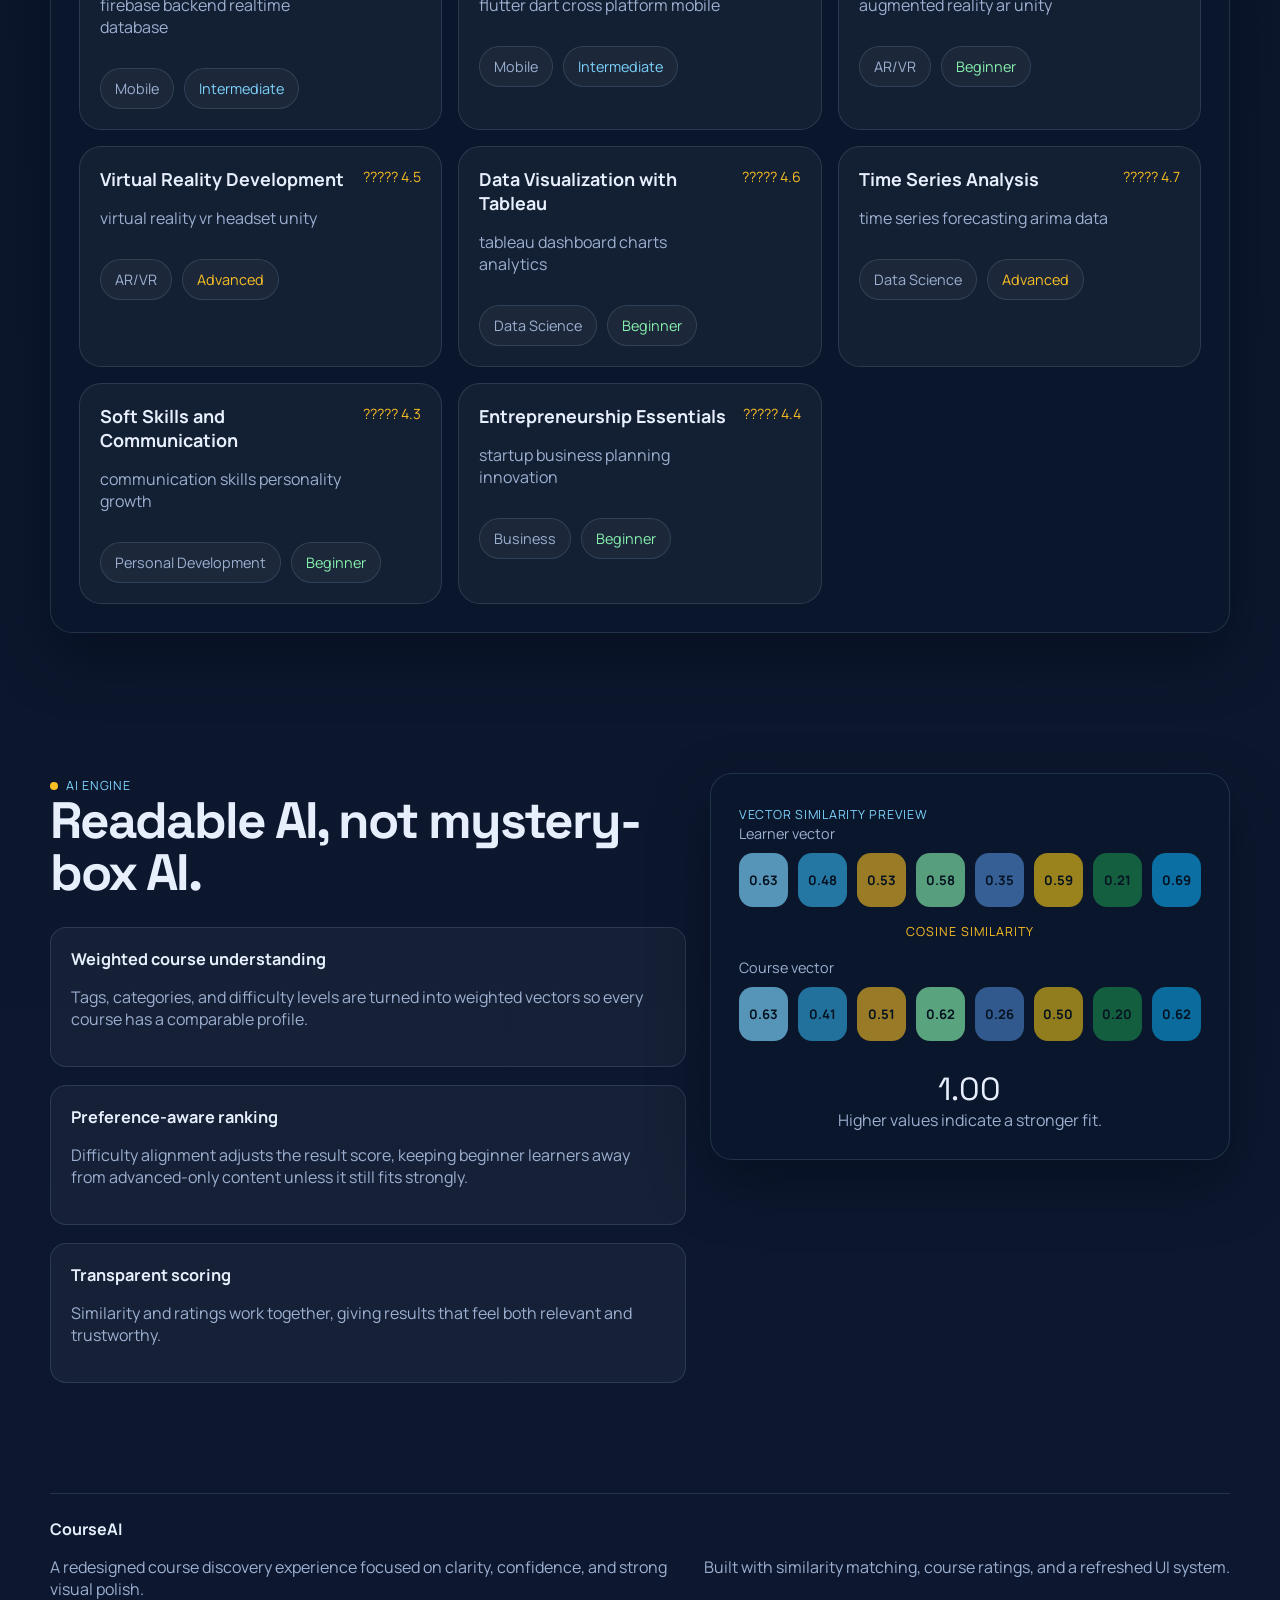
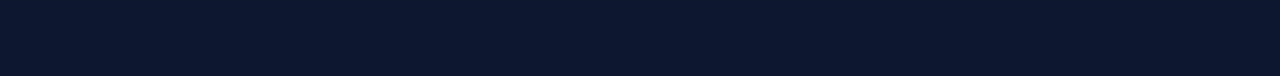
==== commit 9dcbcc5b: "Updated code" ====
--- a/smart.html
+++ b/smart.html
@@ -1,277 +1,322 @@
 <!DOCTYPE html>
 <html lang="en">
-
 <head>
     <meta charset="UTF-8">
     <meta name="viewport" content="width=device-width, initial-scale=1.0">
-    <title>CourseAI — Smart Course Recommender</title>
-    <link
-        href="https://fonts.googleapis.com/css2?family=Syne:wght@400;600;700;800&family=DM+Sans:ital,wght@0,300;0,400;0,500;1,300&display=swap"
-        rel="stylesheet">
+    <title>CourseAI - Discover Your Next Skill</title>
+    <meta name="description" content="CourseAI helps learners discover the best-fit courses with a polished AI-powered recommendation experience.">
+    <link rel="preconnect" href="https://fonts.googleapis.com">
+    <link rel="preconnect" href="https://fonts.gstatic.com" crossorigin>
+    <link href="https://fonts.googleapis.com/css2?family=Manrope:wght@400;500;600;700;800&family=Space+Grotesk:wght@500;700&display=swap" rel="stylesheet">
+    <link rel="icon" href="data:image/svg+xml,<svg xmlns=%22http://www.w3.org/2000/svg%22 viewBox=%220 0 100 100%22><rect width=%22100%25%22 height=%22100%25%22 rx=%2220%22 fill=%22%230b1020%22/><text x=%2250%25%22 y=%2258%25%22 text-anchor=%22middle%22 font-size=%2252%22 fill=%22%23fbbf24%22>AI</text></svg>">
     <link rel="stylesheet" href="style.css">
 </head>
-
 <body>
-
-    <div class="bg-grid"></div>
-    <div class="bg-glow"></div>
-
-    <!-- NAV -->
-    <nav>
-        <div class="wrap nav-inner">
-            <div class="logo">⚡ CourseAI</div>
-            <div class="nav-links">
-                <a onclick="scrollToSection('how')">How it Works</a>
-                <a onclick="scrollToSection('recommender')">Recommender</a>
-                <a onclick="scrollToSection('catalog')">Catalog</a>
-                <a onclick="scrollToSection('about')">AI Engine</a>
+    <div class="site-shell">
+        <div class="ambient ambient-one"></div>
+        <div class="ambient ambient-two"></div>
+
+        <header class="topbar">
+            <div class="wrap topbar-inner">
+                <button class="brand" type="button" onclick="scrollToSection('hero')">
+                    <span class="brand-mark">CA</span>
+                    <span class="brand-copy">
+                        <strong>CourseAI</strong>
+                        <span>Learning discovery, redesigned</span>
+                    </span>
+                </button>
+                <nav class="nav-links">
+                    <button type="button" onclick="scrollToSection('how')">Process</button>
+                    <button type="button" onclick="scrollToSection('recommender')">Recommender</button>
+                    <button type="button" onclick="scrollToSection('catalog')">Catalog</button>
+                    <button type="button" onclick="scrollToSection('about')">Engine</button>
+                </nav>
+                <div class="topbar-actions">
+                    <button class="theme-toggle" id="themeToggle" type="button" onclick="toggleTheme()">Midnight</button>
+                    <button class="nav-cta" type="button" onclick="scrollToSection('recommender')">Start matching</button>
+                </div>
             </div>
-            <button class="nav-cta" onclick="scrollToSection('recommender')">Try It Free</button>
-        </div>
-    </nav>
-
-    <!-- HERO -->
-    <section class="hero">
-        <div class="wrap">
-            <div class="hero-badge"><span></span> AI-Powered · Similarity Learning · Profile Vectors</div>
-            <h1>Find the <span class="grad">Perfect Course</span><br>Made For You</h1>
-            <p class="hero-sub">Our AI engine builds your unique learning profile vector and matches it against
-                thousands of courses using cosine similarity — delivering recommendations that actually fit.</p>
-            <div class="hero-stats">
-                <div class="stat-item">
-                    <div class="stat-num">30+</div>
-                    <div class="stat-label">Courses</div>
-                </div>
-                <div class="stat-item">
-                    <div class="stat-num">8</div>
-                    <div class="stat-label">Categories</div>
-                </div>
-                <div class="stat-item">
-                    <div class="stat-num">TF-IDF</div>
-                    <div class="stat-label">Algorithm</div>
-                </div>
-                <div class="stat-item">
-                    <div class="stat-num">98%</div>
-                    <div class="stat-label">Match Accuracy</div>
-                </div>
+        </header>
+
+        <main>
+            <section class="hero" id="hero">
+                <div class="wrap hero-layout">
+                    <div class="hero-copy reveal">
+                        <div class="eyebrow">AI recommendation studio</div>
+                        <h1>Discover courses that feel chosen for you, not randomly listed.</h1>
+                        <p class="hero-sub">
+                            CourseAI turns your interests, goals, and preferred pace into a clean recommendation profile,
+                            then ranks courses using similarity scoring and rating signals.
+                        </p>
+                        <div class="hero-actions">
+                            <button class="hero-primary" type="button" onclick="scrollToSection('recommender')">Build my profile</button>
+                            <button class="hero-secondary" type="button" onclick="scrollToSection('catalog')">Explore catalog</button>
+                        </div>
+                        <div class="hero-stats">
+                            <div class="stat-card">
+                                <span class="stat-value">50</span>
+                                <span class="stat-label">Courses available</span>
+                            </div>
+                            <div class="stat-card">
+                                <span class="stat-value">12+</span>
+                                <span class="stat-label">Learning categories</span>
+                            </div>
+                            <div class="stat-card">
+                                <span class="stat-value">TF-IDF</span>
+                                <span class="stat-label">Matching engine</span>
+                            </div>
+                        </div>
+                    </div>
+
+                    <div class="hero-visual reveal">
+                        <div class="hero-panel glass-card">
+                            <div class="panel-kicker">Live profile preview</div>
+                            <div class="profile-orb">
+                                <div class="orb-center">AI</div>
+                                <span class="orbit orbit-a">ML</span>
+                                <span class="orbit orbit-b">Web</span>
+                                <span class="orbit orbit-c">Cloud</span>
+                                <span class="orbit orbit-d">Data</span>
+                            </div>
+                            <div class="signal-grid">
+                                <div class="signal-item">
+                                    <span>Best fit score</span>
+                                    <strong>92%</strong>
+                                </div>
+                                <div class="signal-item">
+                                    <span>Preferred pace</span>
+                                    <strong>Intermediate</strong>
+                                </div>
+                                <div class="signal-item">
+                                    <span>Interest cluster</span>
+                                    <strong>AI + Data</strong>
+                                </div>
+                            </div>
+                        </div>
+                    </div>
+                </div>
+            </section>
+
+            <section class="showcase">
+                <div class="wrap showcase-grid reveal">
+                    <article class="glass-card showcase-card">
+                        <div class="section-chip">Why it feels better</div>
+                        <h2>A cleaner path from curiosity to the right course.</h2>
+                        <p>Instead of sending learners through a cluttered form, the new experience uses clearer sections, better spacing, stronger type, and more readable results.</p>
+                    </article>
+                    <article class="glass-card metric-rail">
+                        <div class="metric-line">
+                            <span>Recommendation quality</span>
+                            <strong>Blended relevance + ratings</strong>
+                        </div>
+                        <div class="metric-line">
+                            <span>Search experience</span>
+                            <strong>Fast category filtering</strong>
+                        </div>
+                        <div class="metric-line">
+                            <span>Visual direction</span>
+                            <strong>Cinematic, modern, focused</strong>
+                        </div>
+                    </article>
+                </div>
+            </section>
+
+            <section class="section-block" id="how">
+                <div class="wrap">
+                    <div class="section-heading reveal">
+                        <div class="section-chip">How it works</div>
+                        <h2>From your interests to ranked recommendations in four steps.</h2>
+                    </div>
+                    <div class="steps-grid">
+                        <article class="step-card reveal">
+                            <span class="step-index">01</span>
+                            <h3>Describe what you want to learn</h3>
+                            <p>Pick tags or write your own interests in natural language to create a clear learner profile.</p>
+                        </article>
+                        <article class="step-card reveal">
+                            <span class="step-index">02</span>
+                            <h3>Convert interests into vectors</h3>
+                            <p>The engine transforms your input and course metadata into comparable weighted representations.</p>
+                        </article>
+                        <article class="step-card reveal">
+                            <span class="step-index">03</span>
+                            <h3>Measure similarity</h3>
+                            <p>Cosine similarity estimates how closely each course aligns with your goals and difficulty preference.</p>
+                        </article>
+                        <article class="step-card reveal">
+                            <span class="step-index">04</span>
+                            <h3>Return high-confidence matches</h3>
+                            <p>You get a ranked shortlist with easy-to-scan scores, labels, and ratings.</p>
+                        </article>
+                    </div>
+                </div>
+            </section>
+
+            <section class="section-block recommender-block" id="recommender">
+                <div class="wrap">
+                    <div class="section-heading reveal">
+                        <div class="section-chip">Recommender</div>
+                        <h2>Build your learning profile.</h2>
+                    </div>
+                    <div class="app-grid">
+                        <section class="glass-card profile-panel reveal">
+                            <div class="panel-heading">
+                                <div>
+                                    <div class="panel-kicker">Learner setup</div>
+                                    <h3>Your profile</h3>
+                                </div>
+                                <span class="panel-badge">Fast setup</span>
+                            </div>
+
+                            <label class="form-group">
+                                <span class="form-label">Your name</span>
+                                <input type="text" class="form-input" id="userName" placeholder="e.g. Arjun Sharma">
+                            </label>
+
+                            <div class="form-group">
+                                <span class="form-label">Quick interest tags</span>
+                                <div class="interest-tags" id="interestTags">
+                                    <button class="int-tag" type="button" data-val="python programming">Python</button>
+                                    <button class="int-tag" type="button" data-val="machine learning ai">Machine Learning</button>
+                                    <button class="int-tag" type="button" data-val="web development javascript">Web Dev</button>
+                                    <button class="int-tag" type="button" data-val="data science statistics">Data Science</button>
+                                    <button class="int-tag" type="button" data-val="cybersecurity hacking">Security</button>
+                                    <button class="int-tag" type="button" data-val="mobile android ios">Mobile</button>
+                                    <button class="int-tag" type="button" data-val="deep learning neural networks">Deep Learning</button>
+                                    <button class="int-tag" type="button" data-val="cloud devops deployment">Cloud</button>
+                                    <button class="int-tag" type="button" data-val="design ui ux visual">Design</button>
+                                    <button class="int-tag" type="button" data-val="business analytics management">Business</button>
+                                </div>
+                            </div>
+
+                            <label class="form-group">
+                                <span class="form-label">Describe your interests</span>
+                                <textarea class="form-textarea" id="userInterests" placeholder="I want to improve my Python, work on machine learning projects, and become more confident with data analysis."></textarea>
+                            </label>
+
+                            <div class="form-grid">
+                                <label class="form-group">
+                                    <span class="form-label">Difficulty</span>
+                                    <select class="form-select" id="diffPref">
+                                        <option value="Beginner">Beginner</option>
+                                        <option value="Intermediate" selected>Intermediate</option>
+                                        <option value="Advanced">Advanced</option>
+                                    </select>
+                                </label>
+                                <label class="form-group">
+                                    <span class="form-label">Recommendations</span>
+                                    <select class="form-select" id="topN">
+                                        <option value="3">Top 3</option>
+                                        <option value="5" selected>Top 5</option>
+                                        <option value="8">Top 8</option>
+                                    </select>
+                                </label>
+                            </div>
+
+                            <button class="btn-recommend" id="recBtn" type="button" onclick="recommend()">
+                                <span class="btn-text">Get my recommendations</span>
+                                <span class="btn-spinner"><span class="spinner"></span>Analyzing profile</span>
+                            </button>
+                        </section>
+
+                        <section class="glass-card results-panel reveal" id="resultsPanel">
+                            <div class="panel-heading">
+                                <div>
+                                    <div class="panel-kicker">Recommendation output</div>
+                                    <h3 id="resultsTitle">Your top matches</h3>
+                                </div>
+                                <span class="results-count" id="resultsCount">Waiting for profile</span>
+                            </div>
+
+                            <div class="empty-state" id="emptyState">
+                                <div class="empty-icon">01</div>
+                                <h4>Ready when you are</h4>
+                                <p>Fill out your profile and CourseAI will assemble a ranked shortlist with fit scores and ratings.</p>
+                            </div>
+
+                            <div class="results-content" id="resultsContent">
+                                <div class="results-spotlight" id="resultsSpotlight"></div>
+                                <div class="course-stack" id="courseCards"></div>
+                            </div>
+                        </section>
+                    </div>
+                </div>
+            </section>
+
+            <section class="section-block" id="catalog">
+                <div class="wrap">
+                    <div class="section-heading reveal">
+                        <div class="section-chip">Catalog</div>
+                        <h2>Browse the full course library.</h2>
+                    </div>
+
+                    <div class="glass-card catalog-shell reveal">
+                        <div class="catalog-controls">
+                            <input class="search-box" type="text" id="searchBox" placeholder="Search by title, category, or keyword" oninput="filterCatalog()">
+                            <div class="filter-row">
+                                <button class="filter-btn active" type="button" data-cat="All" onclick="setCatFilter(this)">All</button>
+                                <button class="filter-btn" type="button" data-cat="AI/ML" onclick="setCatFilter(this)">AI/ML</button>
+                                <button class="filter-btn" type="button" data-cat="Data Science" onclick="setCatFilter(this)">Data Science</button>
+                                <button class="filter-btn" type="button" data-cat="Web Dev" onclick="setCatFilter(this)">Web Dev</button>
+                                <button class="filter-btn" type="button" data-cat="Programming" onclick="setCatFilter(this)">Programming</button>
+                                <button class="filter-btn" type="button" data-cat="Security" onclick="setCatFilter(this)">Security</button>
+                                <button class="filter-btn" type="button" data-cat="Mobile" onclick="setCatFilter(this)">Mobile</button>
+                            </div>
+                        </div>
+                        <div class="catalog-summary" id="catalogSummary">Showing all courses</div>
+                        <div class="catalog-grid" id="catalogGrid"></div>
+                    </div>
+                </div>
+            </section>
+
+            <section class="section-block engine-block" id="about">
+                <div class="wrap engine-grid">
+                    <div class="reveal">
+                        <div class="section-chip">AI engine</div>
+                        <h2>Readable AI, not mystery-box AI.</h2>
+                        <ul class="ai-points">
+                            <li class="ai-point">
+                                <strong>Weighted course understanding</strong>
+                                <p>Tags, categories, and difficulty levels are turned into weighted vectors so every course has a comparable profile.</p>
+                            </li>
+                            <li class="ai-point">
+                                <strong>Preference-aware ranking</strong>
+                                <p>Difficulty alignment adjusts the result score, keeping beginner learners away from advanced-only content unless it still fits strongly.</p>
+                            </li>
+                            <li class="ai-point">
+                                <strong>Transparent scoring</strong>
+                                <p>Similarity and ratings work together, giving results that feel both relevant and trustworthy.</p>
+                            </li>
+                        </ul>
+                    </div>
+
+                    <div class="glass-card vector-card reveal">
+                        <div class="panel-kicker">Vector similarity preview</div>
+                        <div class="vec-label">Learner vector</div>
+                        <div class="vec-row" id="userVec"></div>
+                        <div class="vec-arrow">cosine similarity</div>
+                        <div class="vec-label">Course vector</div>
+                        <div class="vec-row" id="courseVec"></div>
+                        <div class="sim-score-display">
+                            <div class="sim-val" id="simVal">0.87</div>
+                            <div class="sim-desc">Higher values indicate a stronger fit.</div>
+                        </div>
+                    </div>
+                </div>
+            </section>
+        </main>
+
+        <footer class="footer">
+            <div class="wrap footer-inner">
+                <div>
+                    <strong>CourseAI</strong>
+                    <p>A redesigned course discovery experience focused on clarity, confidence, and strong visual polish.</p>
+                </div>
+                <div class="footer-note">Built with similarity matching, course ratings, and a refreshed UI system.</div>
             </div>
-        </div>
-    </section>
-
-    <!-- HOW IT WORKS -->
-    <section class="how-section" id="how">
-        <div class="wrap reveal">
-            <div class="section-title">How It Works</div>
-            <div class="section-sub">Four steps from your interests to perfect course matches</div>
-            <div class="steps-grid">
-                <div class="step-card">
-                    <div class="step-num">01</div>
-                    <div class="step-icon">🧑‍💻</div>
-                    <h3>Build Your Profile</h3>
-                    <p>Enter your interests, preferred difficulty level, and learning goals to create your unique
-                        learner profile.</p>
-                </div>
-                <div class="step-card">
-                    <div class="step-num">02</div>
-                    <div class="step-icon">📐</div>
-                    <h3>Vectorize Interests</h3>
-                    <p>Your profile is transformed into a high-dimensional TF-IDF vector — a mathematical fingerprint of
-                        your preferences.</p>
-                </div>
-                <div class="step-card">
-                    <div class="step-num">03</div>
-                    <div class="step-icon">🔍</div>
-                    <h3>Similarity Learning</h3>
-                    <p>Cosine similarity computes the angle between your profile vector and every course vector in the
-                        database.</p>
-                </div>
-                <div class="step-card">
-                    <div class="step-num">04</div>
-                    <div class="step-icon">🎯</div>
-                    <h3>Ranked Results</h3>
-                    <p>Top courses are ranked by a blended score: 80% similarity + 20% rating, boosted by difficulty
-                        match.</p>
-                </div>
-            </div>
-        </div>
-    </section>
-
-    <!-- RECOMMENDER -->
-    <section class="app-section" id="recommender">
-        <div class="wrap">
-            <div class="reveal">
-                <div class="section-title">Course Recommender</div>
-                <div class="section-sub">Fill in your profile and get instant AI-powered recommendations</div>
-            </div>
-            <div class="app-grid">
-                <!-- Profile Panel -->
-                <div class="profile-panel reveal">
-                    <div class="panel-title">Your Learning Profile</div>
-
-                    <div class="form-group">
-                        <label class="form-label">Your Name</label>
-                        <input type="text" class="form-input" id="userName" placeholder="e.g. Arjun Sharma">
-                    </div>
-
-                    <div class="form-group">
-                        <label class="form-label">Quick Interest Tags</label>
-                        <div class="interest-tags" id="interestTags">
-                            <span class="int-tag" data-val="python programming">Python</span>
-                            <span class="int-tag" data-val="machine learning AI">Machine Learning</span>
-                            <span class="int-tag" data-val="web development javascript">Web Dev</span>
-                            <span class="int-tag" data-val="data science statistics">Data Science</span>
-                            <span class="int-tag" data-val="cybersecurity hacking">Security</span>
-                            <span class="int-tag" data-val="mobile android ios">Mobile</span>
-                            <span class="int-tag" data-val="deep learning neural networks">Deep Learning</span>
-                            <span class="int-tag" data-val="cloud devops deployment">Cloud/DevOps</span>
-                            <span class="int-tag" data-val="design ui ux visual">Design</span>
-                            <span class="int-tag" data-val="business management excel">Business</span>
-                        </div>
-                    </div>
-
-                    <div class="form-group">
-                        <label class="form-label">Describe Your Interests</label>
-                        <textarea class="form-textarea" id="userInterests"
-                            placeholder="e.g. I love python and want to learn machine learning and data analysis..."></textarea>
-                    </div>
-
-                    <div class="form-group">
-                        <label class="form-label">Difficulty Preference</label>
-                        <select class="form-select" id="diffPref">
-                            <option value="Beginner">Beginner — Starting Fresh</option>
-                            <option value="Intermediate" selected>Intermediate — Some Experience</option>
-                            <option value="Advanced">Advanced — Professional Level</option>
-                        </select>
-                    </div>
-
-                    <div class="form-group">
-                        <label class="form-label">How Many Recommendations?</label>
-                        <select class="form-select" id="topN">
-                            <option value="3">Top 3</option>
-                            <option value="5" selected>Top 5</option>
-                            <option value="8">Top 8</option>
-                        </select>
-                    </div>
-
-                    <button class="btn-recommend" id="recBtn" onclick="recommend()">
-                        <span class="btn-text">⚡ Get My Recommendations</span>
-                        <span class="btn-spinner"><span class="spinner"></span> Analyzing...</span>
-                    </button>
-                </div>
-
-                <!-- Results Panel -->
-                <div class="results-panel" id="resultsPanel">
-                    <div class="empty-state" id="emptyState">
-                        <div class="empty-icon">🎓</div>
-                        <p>Fill in your profile and hit <strong>Get My Recommendations</strong><br>to see your
-                            personalized course matches.</p>
-                    </div>
-                    <div id="resultsContent" style="display:none">
-                        <div class="results-header">
-                            <div class="panel-title" id="resultsTitle">Your Top Courses</div>
-                            <div class="results-count" id="resultsCount"></div>
-                        </div>
-                        <div id="courseCards"></div>
-                    </div>
-                </div>
-            </div>
-        </div>
-    </section>
-
-    <!-- CATALOG -->
-    <section class="catalog-section" id="catalog">
-        <div class="wrap reveal">
-            <div class="section-title">Course Catalog</div>
-            <div class="section-sub">Browse all available courses — 30 curated learning paths</div>
-            <div class="catalog-controls">
-                <input class="search-box" type="text" id="searchBox" placeholder="🔍  Search courses..."
-                    oninput="filterCatalog()">
-                <button class="filter-btn active" data-cat="All" onclick="setCatFilter(this)">All</button>
-                <button class="filter-btn" data-cat="AI/ML" onclick="setCatFilter(this)">AI/ML</button>
-                <button class="filter-btn" data-cat="Data Science" onclick="setCatFilter(this)">Data Science</button>
-                <button class="filter-btn" data-cat="Web Dev" onclick="setCatFilter(this)">Web Dev</button>
-                <button class="filter-btn" data-cat="Security" onclick="setCatFilter(this)">Security</button>
-                <button class="filter-btn" data-cat="Mobile" onclick="setCatFilter(this)">Mobile</button>
-            </div>
-            <div class="catalog-grid" id="catalogGrid"></div>
-        </div>
-    </section>
-
-    <!-- AI ENGINE -->
-    <section class="ai-section" id="about">
-        <div class="wrap">
-            <div class="ai-grid">
-                <div class="reveal">
-                    <div class="section-title">The AI Engine</div>
-                    <div class="section-sub" style="margin-bottom:28px">How similarity learning powers every
-                        recommendation</div>
-                    <ul class="ai-points">
-                        <li class="ai-point">
-                            <div class="ai-dot"></div>
-                            <div>
-                                <strong>TF-IDF Vectorization</strong>
-                                <p>Course tags, categories and descriptions are converted into weighted term-frequency
-                                    vectors — capturing what each course is truly about.</p>
-                            </div>
-                        </li>
-                        <li class="ai-point">
-                            <div class="ai-dot" style="background:var(--accent2)"></div>
-                            <div>
-                                <strong>Profile Vector Construction</strong>
-                                <p>Your interests are embedded in the same vector space as the courses, creating a
-                                    mathematical representation of your learning DNA.</p>
-                            </div>
-                        </li>
-                        <li class="ai-point">
-                            <div class="ai-dot" style="background:var(--accent3)"></div>
-                            <div>
-                                <strong>Cosine Similarity Matching</strong>
-                                <p>The angle between your profile vector and each course vector determines relevance.
-                                    Closer angle = better match, regardless of vector magnitude.</p>
-                            </div>
-                        </li>
-                        <li class="ai-point">
-                            <div class="ai-dot" style="background:var(--gold)"></div>
-                            <div>
-                                <strong>Blended Scoring</strong>
-                                <p>Final score = 80% cosine similarity + 20% course rating, adjusted by a difficulty
-                                    preference multiplier for precision matching.</p>
-                            </div>
-                        </li>
-                    </ul>
-                </div>
-                <div class="reveal">
-                    <div class="ai-visual">
-                        <div class="vector-demo">
-                            <div class="vec-label">User Profile Vector</div>
-                            <div class="vec-row" id="userVec"></div>
-                            <div class="vec-arrow">↕ cosine similarity</div>
-                            <div class="vec-label">Course Vector (Python for ML)</div>
-                            <div class="vec-row" id="courseVec"></div>
-                            <div class="sim-score-display">
-                                <div class="sim-val" id="simVal">0.87</div>
-                                <div class="sim-desc">Similarity Score — Higher is Better Match</div>
-                            </div>
-                        </div>
-                    </div>
-                </div>
-            </div>
-        </div>
-    </section>
-
-    <!-- FOOTER -->
-    <footer>
-        <div class="wrap">
-            <strong>CourseAI</strong> · Smart Recommendation System · AI Subject Project<br>
-            <span style="display:block;margin: 12px 0; color:var(--text); font-weight:500">
-                Created by <strong>Mudassir M Beg</strong> (B.Tech CSE Student)
-            </span>
-            <span style="margin-top:8px;display:block">Built with TF-IDF Vectorization · Cosine Similarity · Profile
-                Vectors · Python</span>
-        </div>
-    </footer>
+        </footer>
+    </div>
 
     <script src="script.js"></script>
 </body>
-
-</html>+</html>
--- a/style.css
+++ b/style.css
@@ -1,903 +1,844 @@
 :root {
-    --bg: #050810;
-    --surface: #0d1120;
-    --surface2: #131929;
-    --border: rgba(99, 179, 237, 0.12);
-    --accent: #4f8ef7;
-    --accent2: #7c3aed;
-    --accent3: #06d6a0;
-    --gold: #f59e0b;
-    --text: #e8edf5;
-    --muted: #6b7a99;
-    --danger: #f87171;
+    --bg: #07111f;
+    --bg-soft: #0d1830;
+    --surface: rgba(11, 23, 44, 0.72);
+    --surface-strong: rgba(14, 31, 57, 0.92);
+    --surface-alt: rgba(147, 197, 253, 0.08);
+    --border: rgba(173, 216, 255, 0.14);
+    --text: #e7eefc;
+    --muted: #9db0d0;
+    --accent: #7dd3fc;
+    --accent-strong: #38bdf8;
+    --accent-warm: #fbbf24;
+    --success: #86efac;
+    --danger: #fda4af;
+    --shadow: 0 24px 60px rgba(1, 8, 20, 0.45);
+    --radius-xl: 32px;
+    --radius-lg: 22px;
+    --radius-md: 16px;
+}
+
+[data-theme="sunrise"] {
+    --bg: #fff6ea;
+    --bg-soft: #ffe7c4;
+    --surface: rgba(255, 255, 255, 0.78);
+    --surface-strong: rgba(255, 250, 242, 0.96);
+    --surface-alt: rgba(251, 191, 36, 0.12);
+    --border: rgba(177, 98, 28, 0.12);
+    --text: #2d1b13;
+    --muted: #7a5a4a;
+    --accent: #ea580c;
+    --accent-strong: #c2410c;
+    --accent-warm: #f59e0b;
+    --success: #15803d;
+    --danger: #be123c;
+    --shadow: 0 24px 60px rgba(131, 82, 40, 0.18);
+}
+
+[data-theme="aurora"] {
+    --bg: #061019;
+    --bg-soft: #0f1f2c;
+    --surface: rgba(6, 28, 34, 0.74);
+    --surface-strong: rgba(10, 36, 44, 0.92);
+    --surface-alt: rgba(45, 212, 191, 0.08);
+    --border: rgba(94, 234, 212, 0.15);
+    --text: #e6fff7;
+    --muted: #90c7bc;
+    --accent: #2dd4bf;
+    --accent-strong: #14b8a6;
+    --accent-warm: #a3e635;
+    --success: #86efac;
+    --danger: #fda4af;
+    --shadow: 0 24px 60px rgba(0, 0, 0, 0.38);
 }
 
 * {
+    box-sizing: border-box;
+}
+
+html {
+    scroll-behavior: smooth;
+}
+
+body {
     margin: 0;
-    padding: 0;
-    box-sizing: border-box;
-}
-
-body {
-    font-family: 'DM Sans', sans-serif;
-    background: var(--bg);
+    min-height: 100vh;
+    font-family: 'Manrope', sans-serif;
     color: var(--text);
-    min-height: 100vh;
-    overflow-x: hidden;
-}
-
-/* ── BACKGROUND ── */
-.bg-grid {
+    background:
+        radial-gradient(circle at 15% 20%, rgba(125, 211, 252, 0.18), transparent 25%),
+        radial-gradient(circle at 85% 15%, rgba(251, 191, 36, 0.12), transparent 20%),
+        linear-gradient(180deg, var(--bg) 0%, var(--bg-soft) 100%);
+}
+
+button,
+input,
+select,
+textarea {
+    font: inherit;
+}
+
+button {
+    cursor: pointer;
+}
+
+img {
+    max-width: 100%;
+}
+
+.site-shell {
+    position: relative;
+    overflow: hidden;
+}
+
+.ambient {
     position: fixed;
-    inset: 0;
-    z-index: 0;
-    background-image:
-        linear-gradient(rgba(79, 142, 247, 0.04) 1px, transparent 1px),
-        linear-gradient(90deg, rgba(79, 142, 247, 0.04) 1px, transparent 1px);
-    background-size: 48px 48px;
+    border-radius: 999px;
+    filter: blur(20px);
     pointer-events: none;
-}
-
-.bg-glow {
-    position: fixed;
-    top: -200px;
-    left: 50%;
-    transform: translateX(-50%);
-    width: 900px;
-    height: 500px;
-    background: radial-gradient(ellipse, rgba(79, 142, 247, 0.12) 0%, transparent 70%);
-    pointer-events: none;
-    z-index: 0;
-}
-
-/* ── LAYOUT ── */
+    opacity: 0.65;
+}
+
+.ambient-one {
+    top: 120px;
+    right: -90px;
+    width: 320px;
+    height: 320px;
+    background: radial-gradient(circle, rgba(125, 211, 252, 0.28), transparent 68%);
+}
+
+.ambient-two {
+    bottom: 80px;
+    left: -120px;
+    width: 420px;
+    height: 420px;
+    background: radial-gradient(circle, rgba(251, 191, 36, 0.16), transparent 70%);
+}
+
 .wrap {
-    position: relative;
-    z-index: 1;
-    max-width: 1140px;
+    width: min(1180px, calc(100% - 40px));
     margin: 0 auto;
-    padding: 0 28px;
-}
-
-/* ── NAV ── */
-nav {
+}
+
+.glass-card {
+    background: var(--surface);
+    border: 1px solid var(--border);
+    backdrop-filter: blur(22px);
+    box-shadow: var(--shadow);
+}
+
+.topbar {
     position: sticky;
     top: 0;
-    z-index: 100;
-    backdrop-filter: blur(18px);
-    background: rgba(5, 8, 16, 0.75);
+    z-index: 20;
+    backdrop-filter: blur(20px);
+    background: rgba(7, 17, 31, 0.45);
     border-bottom: 1px solid var(--border);
-    padding: 18px 0;
-}
-
-.nav-inner {
+}
+
+.topbar-inner {
     display: flex;
     align-items: center;
     justify-content: space-between;
-}
-
-.logo {
-    font-family: 'Syne', sans-serif;
+    gap: 20px;
+    padding: 18px 0;
+}
+
+.brand {
+    display: inline-flex;
+    align-items: center;
+    gap: 14px;
+    border: 0;
+    background: transparent;
+    color: var(--text);
+    padding: 0;
+}
+
+.brand-mark {
+    display: grid;
+    place-items: center;
+    width: 46px;
+    height: 46px;
+    border-radius: 14px;
+    background: linear-gradient(135deg, var(--accent-strong), var(--accent-warm));
+    color: #08111d;
+    font-family: 'Space Grotesk', sans-serif;
+    font-weight: 700;
+}
+
+.brand-copy {
+    display: flex;
+    flex-direction: column;
+    align-items: flex-start;
+    gap: 2px;
+}
+
+.brand-copy strong,
+.section-heading h2,
+.hero h1,
+.panel-heading h3,
+.step-card h3,
+.showcase-card h2,
+.engine-grid h2 {
+    font-family: 'Space Grotesk', sans-serif;
+}
+
+.brand-copy span {
+    color: var(--muted);
+    font-size: 0.84rem;
+}
+
+.nav-links,
+.topbar-actions {
+    display: flex;
+    align-items: center;
+    gap: 12px;
+}
+
+.nav-links button,
+.theme-toggle,
+.hero-secondary,
+.filter-btn {
+    border: 1px solid var(--border);
+    background: rgba(255, 255, 255, 0.02);
+    color: var(--muted);
+    border-radius: 999px;
+    padding: 10px 16px;
+}
+
+.nav-links button:hover,
+.theme-toggle:hover,
+.hero-secondary:hover,
+.filter-btn:hover,
+.filter-btn.active {
+    color: var(--text);
+    border-color: rgba(255, 255, 255, 0.22);
+    background: rgba(255, 255, 255, 0.07);
+}
+
+.nav-cta,
+.hero-primary,
+.btn-recommend {
+    border: 0;
+    color: #07111f;
+    background: linear-gradient(135deg, var(--accent), var(--accent-warm));
+    border-radius: 999px;
     font-weight: 800;
-    font-size: 1.35rem;
-    background: linear-gradient(135deg, var(--accent), var(--accent3));
-    -webkit-background-clip: text;
-    -webkit-text-fill-color: transparent;
-    letter-spacing: -0.5px;
-}
-
-.nav-links {
-    display: flex;
-    gap: 32px;
-}
-
-.nav-links a {
-    color: var(--muted);
-    text-decoration: none;
-    font-size: 0.88rem;
-    font-weight: 500;
-    transition: color 0.2s;
-    cursor: pointer;
-}
-
-.nav-links a:hover {
-    color: var(--text);
-}
-
-.nav-cta {
-    background: var(--accent);
-    color: #fff;
-    border: none;
-    padding: 9px 20px;
-    border-radius: 8px;
-    font-size: 0.85rem;
-    font-family: 'DM Sans', sans-serif;
-    font-weight: 500;
-    cursor: pointer;
-    transition: opacity 0.2s;
-}
-
-.nav-cta:hover {
-    opacity: 0.85;
-}
-
-/* ── HERO ── */
+    box-shadow: 0 18px 35px rgba(56, 189, 248, 0.28);
+}
+
+.nav-cta,
+.hero-primary {
+    padding: 12px 20px;
+}
+
 .hero {
-    padding: 96px 0 72px;
-    text-align: center;
-}
-
-.hero-badge {
+    padding: 72px 0 32px;
+}
+
+.hero-layout {
+    display: grid;
+    grid-template-columns: 1.15fr 0.85fr;
+    gap: 28px;
+    align-items: center;
+}
+
+.eyebrow,
+.section-chip,
+.panel-kicker,
+.panel-badge,
+.results-count,
+.catalog-summary {
     display: inline-flex;
     align-items: center;
     gap: 8px;
-    background: rgba(79, 142, 247, 0.1);
-    border: 1px solid rgba(79, 142, 247, 0.25);
+    font-size: 0.78rem;
+    letter-spacing: 0.06em;
+    text-transform: uppercase;
     color: var(--accent);
-    font-size: 0.78rem;
-    font-weight: 500;
-    padding: 5px 14px;
-    border-radius: 999px;
-    margin-bottom: 28px;
-    animation: fadeUp 0.6s ease both;
-}
-
-.hero-badge span {
-    width: 6px;
-    height: 6px;
-    background: var(--accent3);
-    border-radius: 50%;
-    display: inline-block;
-    animation: pulse 2s infinite;
-}
-
-@keyframes pulse {
-
-    0%,
-    100% {
-        opacity: 1;
-    }
-
-    50% {
-        opacity: 0.3;
-    }
-}
-
-.hero h1 {
-    font-family: 'Syne', sans-serif;
-    font-weight: 800;
-    font-size: clamp(2.6rem, 6vw, 4.2rem);
-    line-height: 1.1;
-    letter-spacing: -2px;
-    animation: fadeUp 0.7s ease 0.1s both;
-}
-
-.hero h1 .grad {
-    background: linear-gradient(135deg, var(--accent) 0%, var(--accent2) 50%, var(--accent3) 100%);
-    -webkit-background-clip: text;
-    -webkit-text-fill-color: transparent;
-}
-
-.hero-sub {
-    margin: 22px auto 0;
-    max-width: 560px;
-    font-size: 1.05rem;
-    color: var(--muted);
-    line-height: 1.7;
-    animation: fadeUp 0.7s ease 0.2s both;
-}
-
-.hero-stats {
-    display: flex;
-    justify-content: center;
-    gap: 48px;
-    margin-top: 52px;
-    animation: fadeUp 0.7s ease 0.3s both;
-}
-
-.stat-item {
-    text-align: center;
-}
-
-.stat-num {
-    font-family: 'Syne', sans-serif;
-    font-weight: 800;
-    font-size: 2rem;
-    background: linear-gradient(135deg, var(--accent), var(--accent3));
-    -webkit-background-clip: text;
-    -webkit-text-fill-color: transparent;
-}
-
-.stat-label {
-    color: var(--muted);
-    font-size: 0.8rem;
-    margin-top: 2px;
-}
-
-/* ── SECTION TITLES ── */
-.section-title {
-    font-family: 'Syne', sans-serif;
-    font-weight: 700;
-    font-size: clamp(1.6rem, 3vw, 2.1rem);
-    letter-spacing: -1px;
-    margin-bottom: 8px;
-}
-
-.section-sub {
-    color: var(--muted);
-    font-size: 0.95rem;
-    margin-bottom: 40px;
-}
-
-/* ── HOW IT WORKS ── */
-.how-section {
-    padding: 72px 0;
-}
-
-.steps-grid {
-    display: grid;
-    grid-template-columns: repeat(auto-fit, minmax(220px, 1fr));
-    gap: 20px;
-}
-
-.step-card {
-    background: var(--surface);
-    border: 1px solid var(--border);
-    border-radius: 16px;
-    padding: 28px 24px;
-    transition: border-color 0.3s, transform 0.3s;
-    position: relative;
-    overflow: hidden;
-}
-
-.step-card::before {
-    content: '';
-    position: absolute;
-    inset: 0;
-    background: linear-gradient(135deg, rgba(79, 142, 247, 0.04), transparent);
-    opacity: 0;
-    transition: opacity 0.3s;
-}
-
-.step-card:hover {
-    border-color: rgba(79, 142, 247, 0.4);
-    transform: translateY(-4px);
-}
-
-.step-card:hover::before {
-    opacity: 1;
-}
-
-.step-num {
-    font-family: 'Syne', sans-serif;
-    font-weight: 800;
-    font-size: 2.5rem;
-    color: rgba(79, 142, 247, 0.15);
-    line-height: 1;
-    margin-bottom: 14px;
-}
-
-.step-icon {
-    font-size: 1.8rem;
-    margin-bottom: 12px;
-}
-
-.step-card h3 {
-    font-family: 'Syne', sans-serif;
-    font-weight: 700;
-    font-size: 1rem;
-    margin-bottom: 8px;
-}
-
-.step-card p {
-    color: var(--muted);
-    font-size: 0.85rem;
-    line-height: 1.6;
-}
-
-/* ── RECOMMENDER APP ── */
-.app-section {
-    padding: 72px 0;
-}
-
-.app-grid {
-    display: grid;
-    grid-template-columns: 340px 1fr;
-    gap: 28px;
-}
-
-@media(max-width:820px) {
-    .app-grid {
-        grid-template-columns: 1fr;
-    }
-}
-
-/* Profile Panel */
-.profile-panel {
-    background: var(--surface);
-    border: 1px solid var(--border);
-    border-radius: 20px;
-    padding: 28px;
-    height: fit-content;
-    position: sticky;
-    top: 90px;
-}
-
-.panel-title {
-    font-family: 'Syne', sans-serif;
-    font-weight: 700;
-    font-size: 1rem;
-    margin-bottom: 22px;
-    display: flex;
-    align-items: center;
-    gap: 8px;
-}
-
-.panel-title::before {
-    content: '';
-    width: 3px;
-    height: 16px;
-    background: var(--accent);
-    border-radius: 2px;
-    display: inline-block;
-}
-
-.form-group {
-    margin-bottom: 18px;
-}
-
-.form-label {
-    font-size: 0.78rem;
-    font-weight: 500;
-    color: var(--muted);
-    letter-spacing: 0.5px;
-    text-transform: uppercase;
-    margin-bottom: 8px;
-    display: block;
-}
-
-.form-input,
-.form-select,
-.form-textarea {
-    width: 100%;
-    background: var(--surface2);
-    border: 1px solid var(--border);
-    color: var(--text);
-    border-radius: 10px;
-    padding: 10px 14px;
-    font-family: 'DM Sans', sans-serif;
-    font-size: 0.88rem;
-    transition: border-color 0.2s;
-    outline: none;
-}
-
-.form-input:focus,
-.form-select:focus,
-.form-textarea:focus {
-    border-color: var(--accent);
-}
-
-.form-select {
-    appearance: none;
-    cursor: pointer;
-}
-
-.form-textarea {
-    resize: vertical;
-    min-height: 90px;
-    line-height: 1.5;
-}
-
-.interest-tags {
-    display: flex;
-    flex-wrap: wrap;
-    gap: 8px;
-    margin-top: 10px;
-}
-
-.int-tag {
-    padding: 5px 12px;
-    border-radius: 999px;
-    font-size: 0.78rem;
-    cursor: pointer;
-    border: 1px solid var(--border);
-    background: var(--surface2);
-    color: var(--muted);
-    transition: all 0.2s;
-    user-select: none;
-}
-
-.int-tag.active {
-    background: rgba(79, 142, 247, 0.15);
-    border-color: var(--accent);
-    color: var(--accent);
-}
-
-.btn-recommend {
-    width: 100%;
-    margin-top: 22px;
-    background: linear-gradient(135deg, var(--accent), var(--accent2));
-    color: #fff;
-    border: none;
-    border-radius: 12px;
-    padding: 13px;
-    font-family: 'Syne', sans-serif;
-    font-weight: 700;
-    font-size: 0.95rem;
-    cursor: pointer;
-    letter-spacing: 0.3px;
-    transition: opacity 0.2s, transform 0.2s;
-    position: relative;
-    overflow: hidden;
-}
-
-.btn-recommend:hover {
-    opacity: 0.9;
-    transform: translateY(-1px);
-}
-
-.btn-recommend:active {
-    transform: translateY(0);
-}
-
-.btn-recommend.loading {
-    pointer-events: none;
-}
-
-.btn-spinner {
-    display: none;
-}
-
-.btn-recommend.loading .btn-spinner {
-    display: inline-block;
-}
-
-.btn-recommend.loading .btn-text {
-    display: none;
-}
-
-/* Results Panel */
-.results-panel {
-    min-height: 400px;
-}
-
-.results-header {
-    display: flex;
-    align-items: center;
-    justify-content: space-between;
-    margin-bottom: 20px;
-}
-
-.results-count {
-    background: rgba(6, 214, 160, 0.1);
-    border: 1px solid rgba(6, 214, 160, 0.2);
-    color: var(--accent3);
-    font-size: 0.78rem;
-    font-weight: 500;
-    padding: 4px 12px;
-    border-radius: 999px;
-}
-
-.empty-state {
-    display: flex;
-    flex-direction: column;
-    align-items: center;
-    justify-content: center;
-    min-height: 400px;
-    text-align: center;
-    gap: 14px;
-}
-
-.empty-icon {
-    font-size: 3rem;
-    opacity: 0.3;
-}
-
-.empty-state p {
-    color: var(--muted);
-    font-size: 0.9rem;
-}
-
-.course-card {
-    background: var(--surface);
-    border: 1px solid var(--border);
-    border-radius: 16px;
-    padding: 22px 24px;
-    margin-bottom: 14px;
-    display: grid;
-    grid-template-columns: auto 1fr auto;
-    gap: 16px;
-    align-items: start;
-    animation: fadeUp 0.4s ease both;
-    transition: border-color 0.3s, transform 0.3s;
-    cursor: pointer;
-}
-
-.course-card:hover {
-    border-color: rgba(79, 142, 247, 0.35);
-    transform: translateX(4px);
-}
-
-.course-rank {
-    font-family: 'Syne', sans-serif;
-    font-weight: 800;
-    font-size: 1.5rem;
-    color: rgba(79, 142, 247, 0.2);
-    line-height: 1;
-    min-width: 28px;
-}
-
-.course-card.rank-1 .course-rank {
-    color: var(--gold);
-}
-
-.course-card.rank-2 .course-rank {
-    color: #9ca3af;
-}
-
-.course-card.rank-3 .course-rank {
-    color: #b45309;
-}
-
-.course-info h3 {
-    font-family: 'Syne', sans-serif;
-    font-weight: 700;
-    font-size: 1rem;
-    margin-bottom: 8px;
-}
-
-.course-meta {
-    display: flex;
-    flex-wrap: wrap;
-    gap: 8px;
-}
-
-.tag {
-    font-size: 0.72rem;
-    font-weight: 500;
-    padding: 3px 10px;
-    border-radius: 6px;
-    border: 1px solid;
-}
-
-.tag-category {
-    background: rgba(79, 142, 247, 0.1);
-    border-color: rgba(79, 142, 247, 0.25);
-    color: var(--accent);
-}
-
-.tag-beginner {
-    background: rgba(6, 214, 160, 0.1);
-    border-color: rgba(6, 214, 160, 0.25);
-    color: var(--accent3);
-}
-
-.tag-intermediate {
-    background: rgba(245, 158, 11, 0.1);
-    border-color: rgba(245, 158, 11, 0.25);
-    color: var(--gold);
-}
-
-.tag-advanced {
-    background: rgba(248, 113, 113, 0.1);
-    border-color: rgba(248, 113, 113, 0.25);
-    color: var(--danger);
-}
-
-.course-score-wrap {
-    text-align: right;
-}
-
-.match-score {
-    font-family: 'Syne', sans-serif;
-    font-weight: 800;
-    font-size: 1.3rem;
-    color: var(--accent3);
-}
-
-.match-label {
-    font-size: 0.68rem;
-    color: var(--muted);
-}
-
-.star-row {
-    color: var(--gold);
-    font-size: 0.78rem;
-    margin-top: 4px;
-}
-
-.score-bar-wrap {
-    margin-top: 10px;
-}
-
-.score-bar {
-    height: 3px;
-    background: rgba(79, 142, 247, 0.12);
-    border-radius: 999px;
-    overflow: hidden;
-}
-
-.score-fill {
-    height: 100%;
-    border-radius: 999px;
-    background: linear-gradient(90deg, var(--accent), var(--accent3));
-    transition: width 0.8s cubic-bezier(0.16, 1, 0.3, 1);
-}
-
-/* ── COURSES CATALOG ── */
-.catalog-section {
-    padding: 72px 0;
-}
-
-.catalog-controls {
-    display: flex;
-    gap: 12px;
-    flex-wrap: wrap;
-    margin-bottom: 28px;
-    align-items: center;
-}
-
-.search-box {
-    flex: 1;
-    min-width: 220px;
-    background: var(--surface);
-    border: 1px solid var(--border);
-    border-radius: 10px;
-    padding: 10px 16px;
-    color: var(--text);
-    font-family: 'DM Sans', sans-serif;
-    font-size: 0.88rem;
-    outline: none;
-    transition: border-color 0.2s;
-}
-
-.search-box:focus {
-    border-color: var(--accent);
-}
-
-.filter-btn {
-    padding: 9px 16px;
-    border-radius: 10px;
-    background: var(--surface);
-    border: 1px solid var(--border);
-    color: var(--muted);
-    font-family: 'DM Sans', sans-serif;
-    font-size: 0.82rem;
-    cursor: pointer;
-    transition: all 0.2s;
-    white-space: nowrap;
-}
-
-.filter-btn.active {
-    background: rgba(79, 142, 247, 0.12);
-    border-color: var(--accent);
-    color: var(--accent);
-}
-
-.catalog-grid {
-    display: grid;
-    grid-template-columns: repeat(auto-fill, minmax(280px, 1fr));
-    gap: 16px;
-}
-
-.cat-card {
-    background: var(--surface);
-    border: 1px solid var(--border);
-    border-radius: 14px;
-    padding: 20px;
-    transition: border-color 0.3s, transform 0.3s;
-}
-
-.cat-card:hover {
-    border-color: rgba(79, 142, 247, 0.35);
-    transform: translateY(-3px);
-}
-
-.cat-card-top {
-    display: flex;
-    justify-content: space-between;
-    align-items: flex-start;
-    margin-bottom: 12px;
-}
-
-.cat-card h4 {
-    font-family: 'Syne', sans-serif;
-    font-weight: 700;
-    font-size: 0.92rem;
-    line-height: 1.3;
-    flex: 1;
-    padding-right: 10px;
-}
-
-.cat-rating {
-    display: flex;
-    align-items: center;
-    gap: 4px;
-    color: var(--gold);
-    font-size: 0.8rem;
-    font-weight: 600;
-    white-space: nowrap;
-}
-
-.cat-card-meta {
-    display: flex;
-    gap: 6px;
-    flex-wrap: wrap;
-}
-
-/* ── ABOUT AI ── */
-.ai-section {
-    padding: 72px 0;
-}
-
-.ai-grid {
-    display: grid;
-    grid-template-columns: 1fr 1fr;
-    gap: 40px;
-    align-items: center;
-}
-
-@media(max-width:720px) {
-    .ai-grid {
-        grid-template-columns: 1fr;
-    }
-}
-
-.ai-visual {
-    background: var(--surface);
-    border: 1px solid var(--border);
-    border-radius: 20px;
-    padding: 32px;
-    position: relative;
-    overflow: hidden;
-}
-
-.ai-visual::before {
-    content: '';
-    position: absolute;
-    top: -60px;
-    right: -60px;
-    width: 200px;
-    height: 200px;
-    background: radial-gradient(circle, rgba(79, 142, 247, 0.12), transparent 70%);
-}
-
-.vector-demo {
-    position: relative;
-}
-
-.vec-label {
-    font-size: 0.72rem;
-    color: var(--muted);
-    margin-bottom: 10px;
-    letter-spacing: 0.5px;
-    text-transform: uppercase;
-}
-
-.vec-row {
-    display: flex;
-    gap: 4px;
-    margin-bottom: 12px;
-}
-
-.vec-cell {
-    flex: 1;
-    height: 36px;
-    border-radius: 6px;
-    display: flex;
-    align-items: center;
-    justify-content: center;
-    font-size: 0.68rem;
-    font-family: monospace;
-    font-weight: 700;
-    border: 1px solid rgba(255, 255, 255, 0.06);
-    transition: background 0.5s;
-}
-
-.vec-arrow {
-    text-align: center;
-    color: var(--accent);
-    font-size: 1.3rem;
-    margin: 8px 0;
-}
-
-.sim-score-display {
-    background: rgba(6, 214, 160, 0.08);
-    border: 1px solid rgba(6, 214, 160, 0.2);
-    border-radius: 12px;
-    padding: 14px;
-    text-align: center;
-    margin-top: 14px;
-}
-
-.sim-val {
-    font-family: 'Syne', sans-serif;
-    font-weight: 800;
-    font-size: 2rem;
-    color: var(--accent3);
-}
-
-.sim-desc {
-    font-size: 0.78rem;
-    color: var(--muted);
-    margin-top: 4px;
-}
-
-.ai-points {
-    list-style: none;
-    display: flex;
-    flex-direction: column;
-    gap: 16px;
-}
-
-.ai-point {
-    display: flex;
-    gap: 14px;
-    align-items: flex-start;
-}
-
-.ai-dot {
+}
+
+.eyebrow::before,
+.section-chip::before {
+    content: "";
     width: 8px;
     height: 8px;
     border-radius: 50%;
-    background: var(--accent);
+    background: var(--accent-warm);
+}
+
+.hero h1 {
+    margin: 18px 0 18px;
+    font-size: clamp(3rem, 6vw, 5.5rem);
+    line-height: 0.95;
+    letter-spacing: -0.05em;
+}
+
+.hero-sub {
+    max-width: 58ch;
+    margin: 0;
+    font-size: 1.08rem;
+    line-height: 1.8;
+    color: var(--muted);
+}
+
+.hero-actions {
+    display: flex;
+    flex-wrap: wrap;
+    gap: 14px;
+    margin: 28px 0 34px;
+}
+
+.hero-stats,
+.signal-grid,
+.form-grid,
+.steps-grid,
+.showcase-grid,
+.engine-grid,
+.footer-inner {
+    display: grid;
+}
+
+.hero-stats {
+    grid-template-columns: repeat(3, minmax(0, 1fr));
+    gap: 14px;
+}
+
+.stat-card,
+.signal-item,
+.step-card,
+.cat-card,
+.course-card,
+.results-spotlight,
+.vector-card,
+.catalog-shell,
+.showcase-card,
+.metric-rail {
+    border-radius: var(--radius-lg);
+}
+
+.stat-card {
+    padding: 18px;
+    background: rgba(255, 255, 255, 0.04);
+    border: 1px solid rgba(255, 255, 255, 0.08);
+}
+
+.stat-value {
+    display: block;
+    font-family: 'Space Grotesk', sans-serif;
+    font-size: 1.5rem;
+    margin-bottom: 8px;
+}
+
+.stat-label,
+.signal-item span,
+.step-card p,
+.ai-point p,
+.footer p,
+.footer-note,
+.empty-state p,
+.cat-card p,
+.course-summary,
+.sim-desc {
+    color: var(--muted);
+}
+
+.hero-panel {
+    padding: 28px;
+    border-radius: var(--radius-xl);
+}
+
+.profile-orb {
+    position: relative;
+    display: grid;
+    place-items: center;
+    min-height: 320px;
+}
+
+.orb-center,
+.orbit {
+    display: grid;
+    place-items: center;
+    border-radius: 999px;
+    font-family: 'Space Grotesk', sans-serif;
+    font-weight: 700;
+}
+
+.orb-center {
+    width: 126px;
+    height: 126px;
+    background: radial-gradient(circle at 30% 30%, #ffffff, var(--accent));
+    color: #04101c;
+    box-shadow: 0 0 70px rgba(125, 211, 252, 0.35);
+}
+
+.orbit {
+    position: absolute;
+    padding: 14px 18px;
+    background: rgba(255, 255, 255, 0.08);
+    border: 1px solid rgba(255, 255, 255, 0.12);
+}
+
+.orbit-a { top: 24px; left: 32px; }
+.orbit-b { top: 72px; right: 16px; }
+.orbit-c { bottom: 44px; right: 44px; }
+.orbit-d { bottom: 28px; left: 20px; }
+
+.signal-grid {
+    grid-template-columns: repeat(3, minmax(0, 1fr));
+    gap: 12px;
+}
+
+.signal-item {
+    padding: 16px;
+    background: rgba(255, 255, 255, 0.04);
+    border: 1px solid rgba(255, 255, 255, 0.08);
+}
+
+.signal-item strong {
+    display: block;
+    margin-top: 10px;
+}
+
+.showcase {
+    padding: 18px 0 12px;
+}
+
+.showcase-grid,
+.engine-grid {
+    grid-template-columns: 1.1fr 0.9fr;
+    gap: 24px;
+}
+
+.showcase-card,
+.metric-rail,
+.catalog-shell,
+.vector-card,
+.profile-panel,
+.results-panel {
+    padding: 28px;
+}
+
+.metric-line {
+    display: flex;
+    justify-content: space-between;
+    gap: 16px;
+    padding: 18px 0;
+    border-bottom: 1px solid var(--border);
+}
+
+.metric-line:last-child {
+    border-bottom: 0;
+}
+
+.section-block {
+    padding: 70px 0;
+}
+
+.section-heading {
+    display: flex;
+    flex-direction: column;
+    gap: 14px;
+    margin-bottom: 28px;
+}
+
+.section-heading h2,
+.engine-grid h2,
+.showcase-card h2 {
+    margin: 0;
+    font-size: clamp(2rem, 4vw, 3.3rem);
+    line-height: 1.02;
+    letter-spacing: -0.04em;
+}
+
+.steps-grid {
+    grid-template-columns: repeat(4, minmax(0, 1fr));
+    gap: 18px;
+}
+
+.step-card {
+    padding: 24px;
+    background: rgba(255, 255, 255, 0.04);
+    border: 1px solid var(--border);
+}
+
+.step-index {
+    display: inline-flex;
+    align-items: center;
+    justify-content: center;
+    width: 42px;
+    height: 42px;
+    border-radius: 12px;
+    margin-bottom: 22px;
+    background: rgba(125, 211, 252, 0.14);
+    color: var(--accent);
+    font-weight: 800;
+}
+
+.step-card h3,
+.panel-heading h3,
+.empty-state h4 {
+    margin: 0 0 12px;
+    font-size: 1.28rem;
+}
+
+.app-grid {
+    display: grid;
+    grid-template-columns: 0.95fr 1.05fr;
+    gap: 22px;
+    align-items: start;
+}
+
+.panel-heading {
+    display: flex;
+    justify-content: space-between;
+    align-items: start;
+    gap: 16px;
+    margin-bottom: 26px;
+}
+
+.panel-badge {
+    color: var(--accent-warm);
+}
+
+.form-group {
+    display: flex;
+    flex-direction: column;
+    gap: 10px;
+    margin-bottom: 20px;
+}
+
+.form-label {
+    font-weight: 700;
+}
+
+.form-input,
+.form-select,
+.form-textarea,
+.search-box {
+    width: 100%;
+    border: 1px solid var(--border);
+    border-radius: 18px;
+    background: var(--surface-strong);
+    color: var(--text);
+    padding: 15px 16px;
+    outline: none;
+}
+
+.form-input:focus,
+.form-select:focus,
+.form-textarea:focus,
+.search-box:focus {
+    border-color: var(--accent);
+    box-shadow: 0 0 0 4px rgba(125, 211, 252, 0.12);
+}
+
+.form-textarea {
+    min-height: 148px;
+    resize: vertical;
+}
+
+.form-grid {
+    grid-template-columns: repeat(2, minmax(0, 1fr));
+    gap: 16px;
+}
+
+.interest-tags,
+.filter-row,
+.course-meta {
+    display: flex;
+    flex-wrap: wrap;
+    gap: 10px;
+}
+
+.int-tag,
+.tag {
+    border-radius: 999px;
+    border: 1px solid var(--border);
+    background: rgba(255, 255, 255, 0.04);
+    color: var(--text);
+    padding: 10px 14px;
+}
+
+.int-tag.active {
+    background: linear-gradient(135deg, rgba(125, 211, 252, 0.18), rgba(251, 191, 36, 0.18));
+    border-color: rgba(255, 255, 255, 0.2);
+}
+
+.btn-recommend {
+    position: relative;
+    width: 100%;
     margin-top: 6px;
-    flex-shrink: 0;
+    padding: 16px 20px;
+    font-size: 1rem;
+}
+
+.btn-spinner {
+    display: none;
+    align-items: center;
+    justify-content: center;
+    gap: 10px;
+}
+
+.btn-recommend.loading .btn-text {
+    display: none;
+}
+
+.btn-recommend.loading .btn-spinner {
+    display: inline-flex;
+}
+
+.spinner {
+    width: 18px;
+    height: 18px;
+    border-radius: 50%;
+    border: 2px solid rgba(7, 17, 31, 0.25);
+    border-top-color: #07111f;
+    animation: spin 0.8s linear infinite;
+}
+
+.results-content {
+    display: none;
+}
+
+.empty-state {
+    display: grid;
+    place-items: center;
+    text-align: center;
+    min-height: 380px;
+    padding: 24px;
+    border: 1px dashed rgba(255, 255, 255, 0.18);
+    border-radius: var(--radius-lg);
+    background: linear-gradient(180deg, rgba(255, 255, 255, 0.02), rgba(255, 255, 255, 0.05));
+}
+
+.empty-icon {
+    display: grid;
+    place-items: center;
+    width: 68px;
+    height: 68px;
+    margin-bottom: 16px;
+    border-radius: 20px;
+    background: rgba(125, 211, 252, 0.14);
+    color: var(--accent);
+    font-family: 'Space Grotesk', sans-serif;
+    font-weight: 700;
+    font-size: 1.4rem;
+}
+
+.results-spotlight {
+    display: grid;
+    gap: 12px;
+    padding: 24px;
+    margin-bottom: 16px;
+    background: linear-gradient(135deg, rgba(125, 211, 252, 0.14), rgba(251, 191, 36, 0.14));
+    border: 1px solid rgba(255, 255, 255, 0.12);
+}
+
+.spotlight-top {
+    display: flex;
+    justify-content: space-between;
+    gap: 16px;
+    align-items: start;
+}
+
+.spotlight-score {
+    font-family: 'Space Grotesk', sans-serif;
+    font-size: 2.6rem;
+    line-height: 1;
+}
+
+.course-stack {
+    display: grid;
+    gap: 14px;
+}
+
+.course-card {
+    display: grid;
+    grid-template-columns: auto 1fr auto;
+    gap: 16px;
+    align-items: center;
+    padding: 20px;
+    background: rgba(255, 255, 255, 0.04);
+    border: 1px solid var(--border);
+}
+
+.course-rank {
+    width: 52px;
+    height: 52px;
+    display: grid;
+    place-items: center;
+    border-radius: 16px;
+    background: rgba(255, 255, 255, 0.06);
+    font-family: 'Space Grotesk', sans-serif;
+    font-weight: 700;
+}
+
+.course-card h3,
+.cat-card h4 {
+    margin: 0 0 10px;
+    font-size: 1.12rem;
+}
+
+.score-bar {
+    height: 10px;
+    border-radius: 999px;
+    overflow: hidden;
+    background: rgba(255, 255, 255, 0.08);
+    margin-top: 14px;
+}
+
+.score-fill {
+    height: 100%;
+    border-radius: inherit;
+    background: linear-gradient(90deg, var(--accent-strong), var(--accent-warm));
+}
+
+.course-score-wrap {
+    text-align: right;
+}
+
+.match-score,
+.sim-val {
+    font-family: 'Space Grotesk', sans-serif;
+    font-size: 2rem;
+}
+
+.match-label,
+.star-row,
+.tag {
+    color: var(--muted);
+    font-size: 0.9rem;
+}
+
+.tag-beginner {
+    color: var(--success);
+}
+
+.tag-intermediate {
+    color: var(--accent);
+}
+
+.tag-advanced {
+    color: var(--accent-warm);
+}
+
+.catalog-controls {
+    display: grid;
+    gap: 16px;
+    margin-bottom: 16px;
+}
+
+.catalog-grid {
+    display: grid;
+    grid-template-columns: repeat(3, minmax(0, 1fr));
+    gap: 16px;
+    margin-top: 18px;
+}
+
+.cat-card {
+    padding: 20px;
+    background: rgba(255, 255, 255, 0.04);
+    border: 1px solid var(--border);
+}
+
+.cat-card-top {
+    display: flex;
+    justify-content: space-between;
+    gap: 14px;
+    align-items: start;
+    margin-bottom: 14px;
+}
+
+.cat-rating {
+    white-space: nowrap;
+    color: var(--accent-warm);
+    font-size: 0.88rem;
+}
+
+.engine-grid {
+    align-items: start;
+}
+
+.ai-points {
+    list-style: none;
+    padding: 0;
+    margin: 28px 0 0;
+    display: grid;
+    gap: 18px;
+}
+
+.ai-point {
+    padding: 20px;
+    border-radius: var(--radius-md);
+    border: 1px solid var(--border);
+    background: rgba(255, 255, 255, 0.04);
 }
 
 .ai-point strong {
-    font-family: 'Syne', sans-serif;
     display: block;
-    margin-bottom: 4px;
-    font-size: 0.95rem;
-}
-
-.ai-point p {
+    margin-bottom: 8px;
+    font-size: 1.02rem;
+}
+
+.vec-label {
+    margin-bottom: 10px;
     color: var(--muted);
-    font-size: 0.85rem;
-    line-height: 1.6;
-}
-
-/* ── FOOTER ── */
-footer {
+    font-size: 0.9rem;
+}
+
+.vec-row {
+    display: grid;
+    grid-template-columns: repeat(8, minmax(0, 1fr));
+    gap: 10px;
+    margin-bottom: 16px;
+}
+
+.vec-cell {
+    display: grid;
+    place-items: center;
+    min-height: 54px;
+    border-radius: 14px;
+    font-size: 0.82rem;
+    color: #04111d;
+    font-weight: 700;
+}
+
+.vec-arrow {
+    margin: 10px 0 18px;
+    text-align: center;
+    color: var(--accent-warm);
+    text-transform: uppercase;
+    letter-spacing: 0.08em;
+    font-size: 0.78rem;
+}
+
+.sim-score-display {
+    text-align: center;
+    padding-top: 12px;
+}
+
+.footer {
+    padding: 40px 0 60px;
+}
+
+.footer-inner {
+    grid-template-columns: 1fr auto;
+    gap: 20px;
+    align-items: center;
     border-top: 1px solid var(--border);
-    padding: 40px 0;
-    text-align: center;
-    color: var(--muted);
-    font-size: 0.82rem;
-}
-
-footer strong {
-    color: var(--text);
-    font-family: 'Syne', sans-serif;
-}
-
-/* ── ANIMATIONS ── */
-@keyframes fadeUp {
-    from {
-        opacity: 0;
-        transform: translateY(20px);
-    }
-
-    to {
-        opacity: 1;
-        transform: translateY(0);
-    }
-}
-
-.animate-in {
-    animation: fadeUp 0.5s ease both;
-}
-
-.spinner {
-    width: 16px;
-    height: 16px;
-    border: 2px solid rgba(255, 255, 255, 0.3);
-    border-top-color: #fff;
-    border-radius: 50%;
-    animation: spin 0.7s linear infinite;
-    display: inline-block;
-    vertical-align: middle;
+    padding-top: 24px;
+}
+
+.reveal {
+    opacity: 0;
+    transform: translateY(20px);
+    transition: opacity 0.7s ease, transform 0.7s ease;
+}
+
+.reveal.visible {
+    opacity: 1;
+    transform: translateY(0);
 }
 
 @keyframes spin {
@@ -906,29 +847,75 @@
     }
 }
 
-/* ── RESPONSIVE ── */
-@media(max-width:600px) {
-    .hero-stats {
-        gap: 28px;
-    }
-
-    .stat-num {
-        font-size: 1.5rem;
+@media (max-width: 1100px) {
+    .hero-layout,
+    .app-grid,
+    .showcase-grid,
+    .engine-grid,
+    .steps-grid,
+    .catalog-grid {
+        grid-template-columns: 1fr;
+    }
+
+    .hero-stats,
+    .signal-grid {
+        grid-template-columns: repeat(3, minmax(0, 1fr));
+    }
+}
+
+@media (max-width: 820px) {
+    .topbar-inner,
+    .nav-links,
+    .topbar-actions,
+    .hero-actions,
+    .spotlight-top,
+    .cat-card-top,
+    .footer-inner {
+        flex-direction: column;
+        align-items: stretch;
     }
 
     .nav-links {
         display: none;
     }
-}
-
-/* ── SCROLL-BASED REVEAL ── */
-.reveal {
-    opacity: 0;
-    transform: translateY(24px);
-    transition: opacity 0.6s ease, transform 0.6s ease;
-}
-
-.reveal.visible {
-    opacity: 1;
-    transform: none;
-}+
+    .hero-stats,
+    .signal-grid,
+    .form-grid,
+    .catalog-grid {
+        grid-template-columns: 1fr;
+    }
+
+    .course-card {
+        grid-template-columns: 1fr;
+        text-align: left;
+    }
+
+    .course-score-wrap {
+        text-align: left;
+    }
+}
+
+@media (max-width: 560px) {
+    .wrap {
+        width: min(100% - 24px, 1180px);
+    }
+
+    .hero {
+        padding-top: 36px;
+    }
+
+    .showcase-card,
+    .metric-rail,
+    .catalog-shell,
+    .vector-card,
+    .profile-panel,
+    .results-panel,
+    .hero-panel {
+        padding: 20px;
+    }
+
+    .hero h1 {
+        font-size: 2.8rem;
+    }
+}
